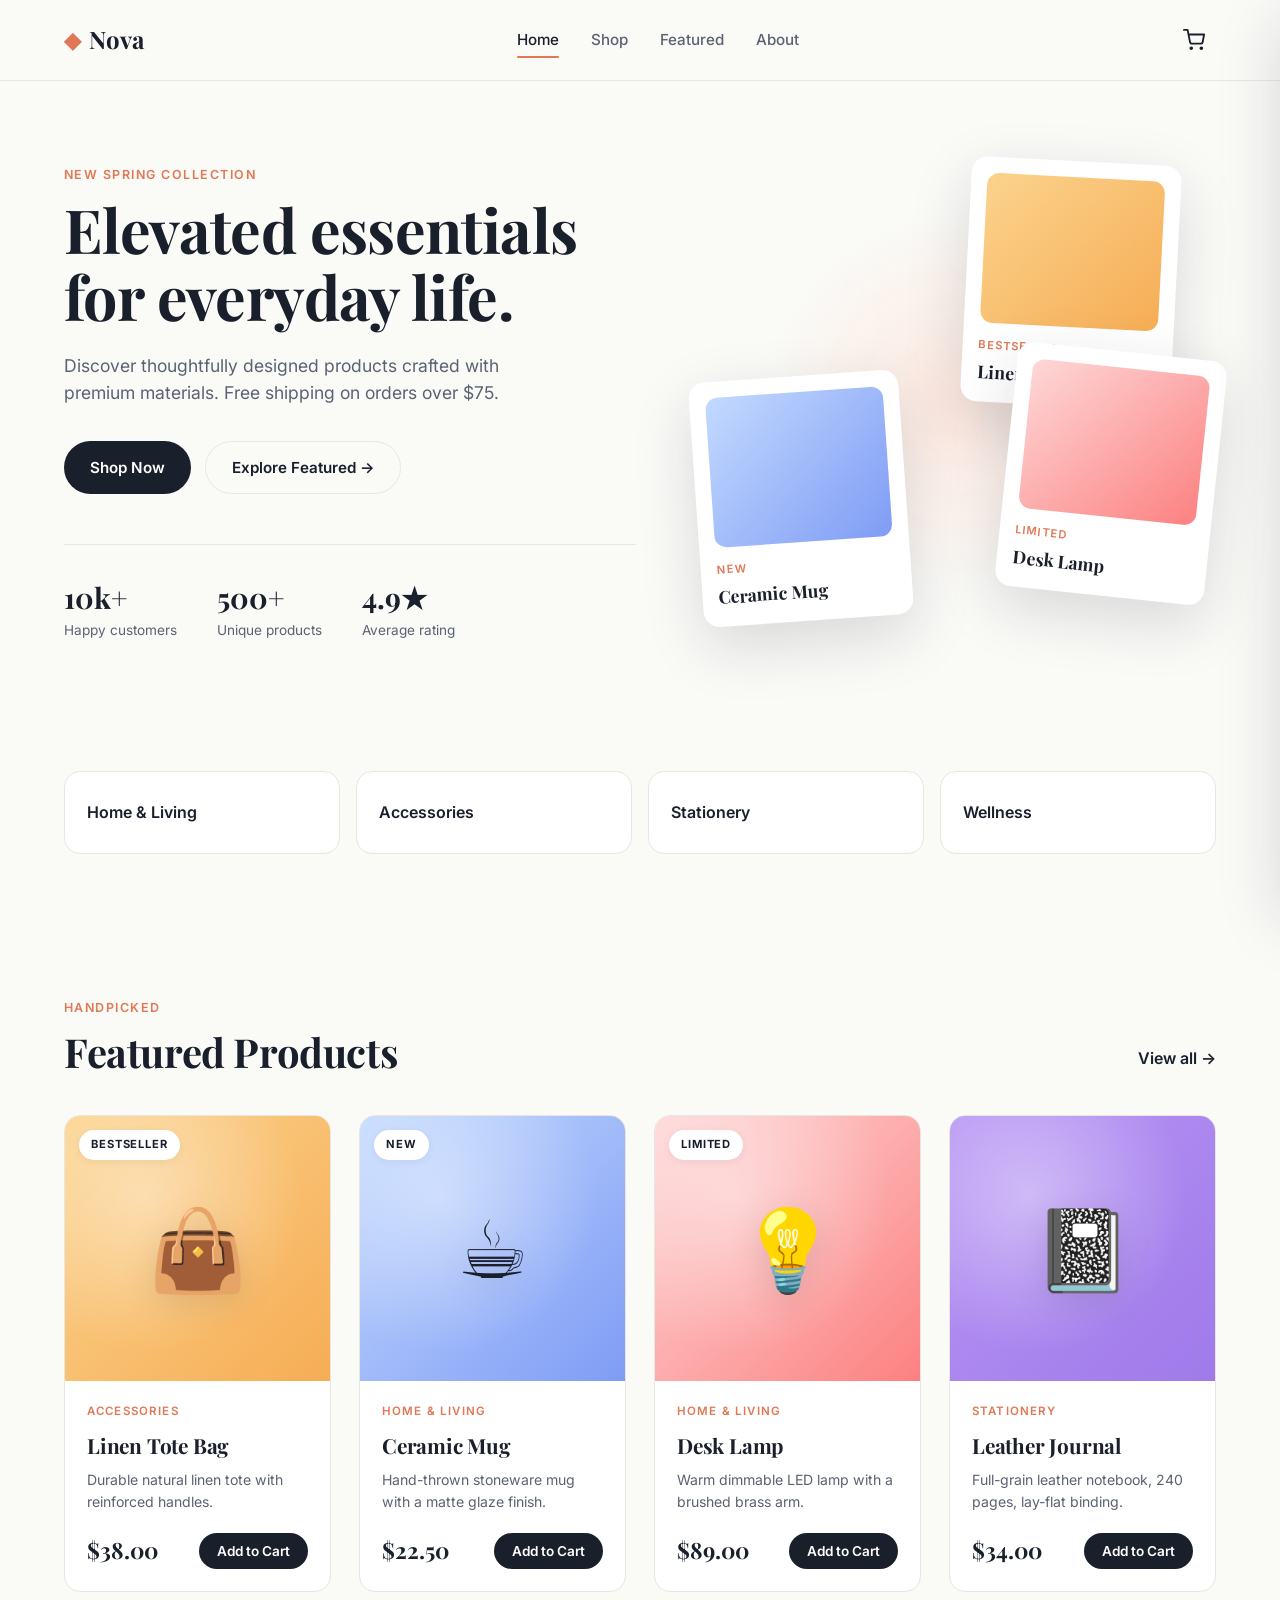
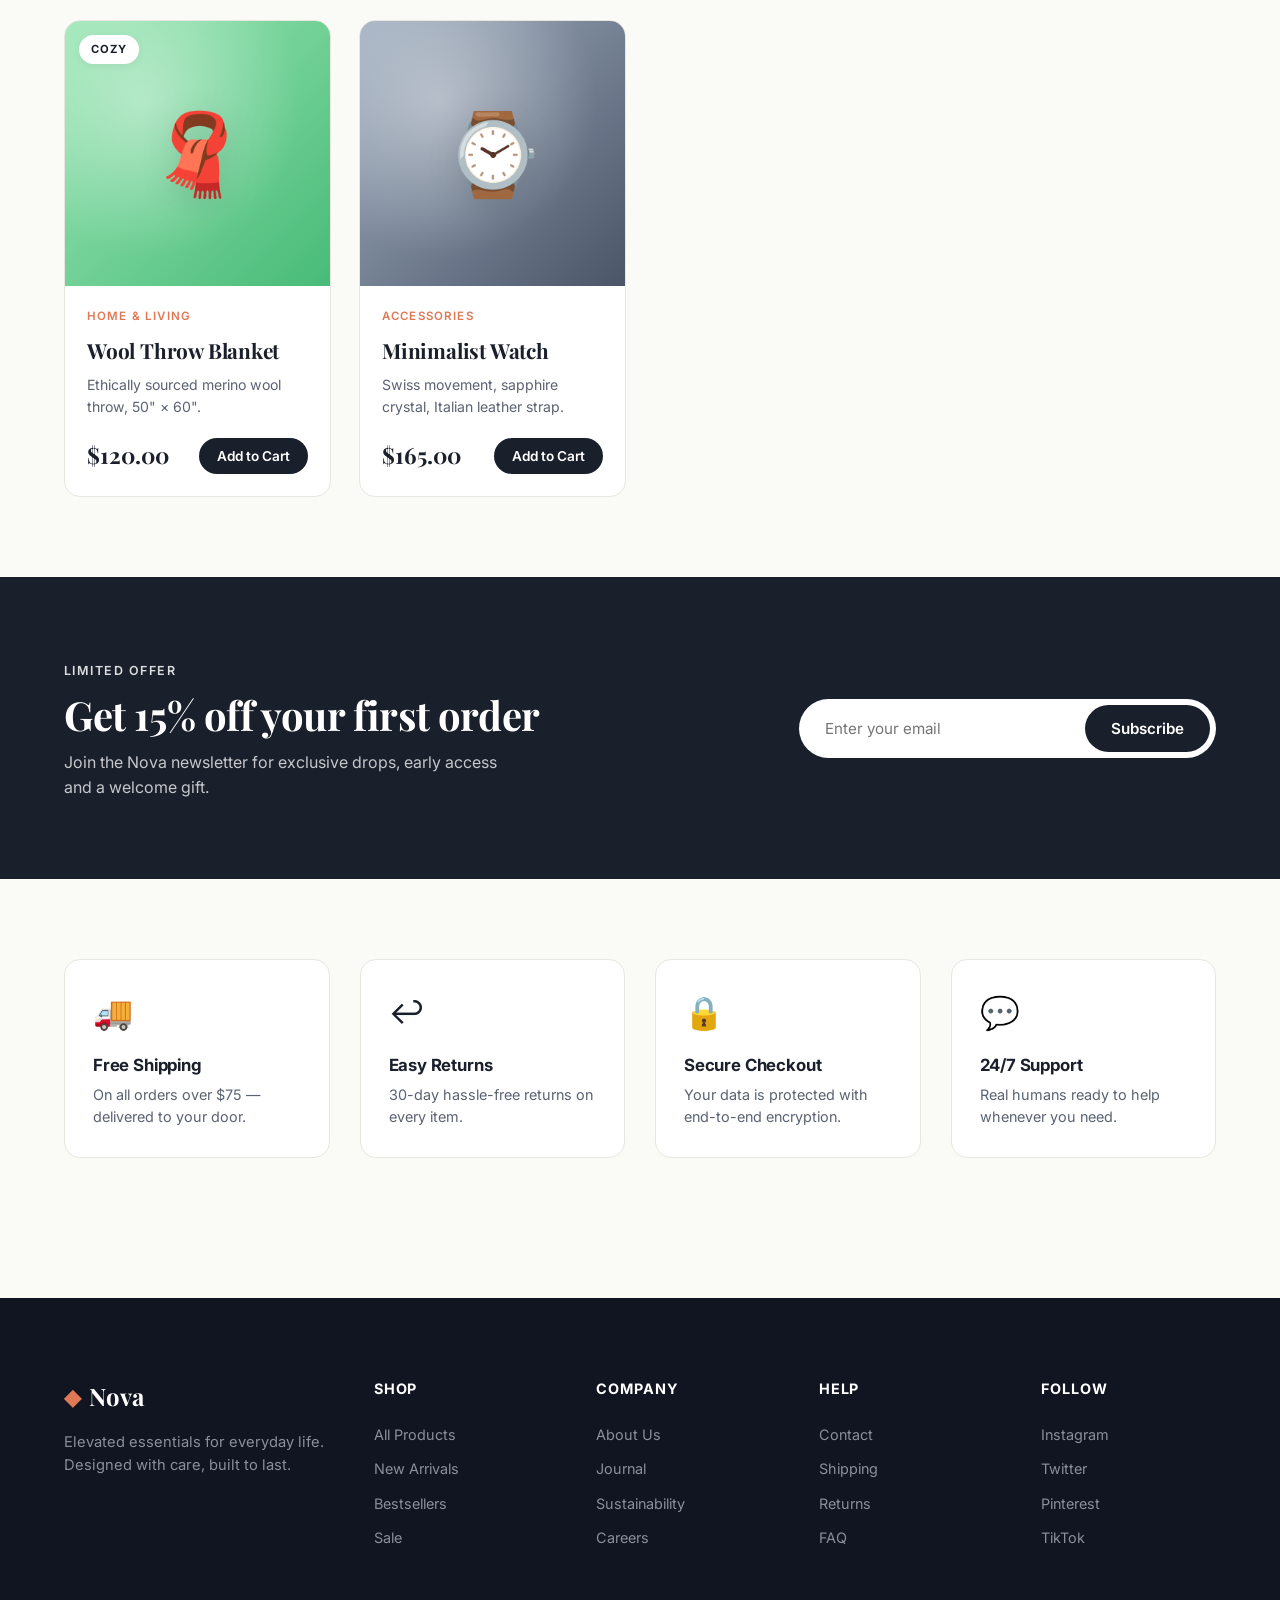
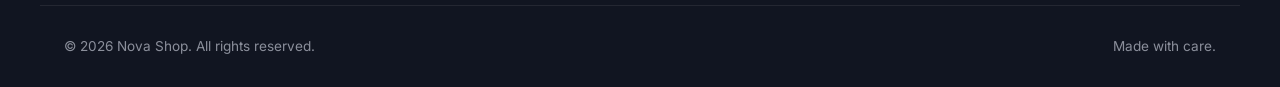
==== index.html @ bc7efca9 "Add modern e-commerce shop site (Nova) Vanilla HTML/CSS/JS shop with homepage (hero + featured produ" ====
<!DOCTYPE html>
<html lang="en">
<head>
  <meta charset="UTF-8" />
  <meta name="viewport" content="width=device-width, initial-scale=1.0" />
  <title>Nova — Modern Shop</title>
  <meta name="description" content="Nova is a modern online shop for elevated everyday essentials." />
  <link rel="stylesheet" href="css/style.css" />
  <link rel="preconnect" href="https://fonts.googleapis.com" />
  <link rel="preconnect" href="https://fonts.gstatic.com" crossorigin />
  <link href="https://fonts.googleapis.com/css2?family=Inter:wght@400;500;600;700;800&family=Playfair+Display:wght@600;700&display=swap" rel="stylesheet" />
</head>
<body>
  <!-- Navigation -->
  <header class="navbar">
    <div class="container nav-inner">
      <a href="index.html" class="logo">
        <span class="logo-mark">◆</span> Nova
      </a>
      <nav class="nav-links" id="navLinks">
        <a href="index.html" class="active">Home</a>
        <a href="shop.html">Shop</a>
        <a href="#featured">Featured</a>
        <a href="#about">About</a>
      </nav>
      <div class="nav-actions">
        <button class="icon-btn" id="cartToggle" aria-label="Open cart">
          <svg viewBox="0 0 24 24" width="22" height="22" fill="none" stroke="currentColor" stroke-width="2" stroke-linecap="round" stroke-linejoin="round">
            <circle cx="9" cy="21" r="1"></circle>
            <circle cx="20" cy="21" r="1"></circle>
            <path d="M1 1h4l2.7 13.4a2 2 0 0 0 2 1.6h9.7a2 2 0 0 0 2-1.6L23 6H6"></path>
          </svg>
          <span class="cart-count" id="cartCount">0</span>
        </button>
        <button class="icon-btn menu-btn" id="menuBtn" aria-label="Menu">
          <svg viewBox="0 0 24 24" width="22" height="22" fill="none" stroke="currentColor" stroke-width="2" stroke-linecap="round" stroke-linejoin="round">
            <line x1="3" y1="6" x2="21" y2="6"></line>
            <line x1="3" y1="12" x2="21" y2="12"></line>
            <line x1="3" y1="18" x2="21" y2="18"></line>
          </svg>
        </button>
      </div>
    </div>
  </header>

  <!-- Hero -->
  <section class="hero">
    <div class="container hero-inner">
      <div class="hero-copy">
        <span class="eyebrow">New Spring Collection</span>
        <h1>Elevated essentials<br/>for everyday life.</h1>
        <p>Discover thoughtfully designed products crafted with premium materials. Free shipping on orders over $75.</p>
        <div class="hero-cta">
          <a href="shop.html" class="btn btn-primary">Shop Now</a>
          <a href="#featured" class="btn btn-ghost">Explore Featured →</a>
        </div>
        <div class="hero-stats">
          <div><strong>10k+</strong><span>Happy customers</span></div>
          <div><strong>500+</strong><span>Unique products</span></div>
          <div><strong>4.9★</strong><span>Average rating</span></div>
        </div>
      </div>
      <div class="hero-art" aria-hidden="true">
        <div class="blob"></div>
        <div class="hero-card card-1">
          <div class="hc-img" style="background-image: linear-gradient(135deg,#fbd38d,#f6ad55);"></div>
          <div class="hc-text"><span>Bestseller</span><strong>Linen Tote</strong></div>
        </div>
        <div class="hero-card card-2">
          <div class="hc-img" style="background-image: linear-gradient(135deg,#c3dafe,#7f9cf5);"></div>
          <div class="hc-text"><span>New</span><strong>Ceramic Mug</strong></div>
        </div>
        <div class="hero-card card-3">
          <div class="hc-img" style="background-image: linear-gradient(135deg,#fed7d7,#fc8181);"></div>
          <div class="hc-text"><span>Limited</span><strong>Desk Lamp</strong></div>
        </div>
      </div>
    </div>
  </section>

  <!-- Categories strip -->
  <section class="categories">
    <div class="container cat-grid">
      <a class="cat" href="shop.html"><span>Home & Living</span></a>
      <a class="cat" href="shop.html"><span>Accessories</span></a>
      <a class="cat" href="shop.html"><span>Stationery</span></a>
      <a class="cat" href="shop.html"><span>Wellness</span></a>
    </div>
  </section>

  <!-- Featured products -->
  <section class="section" id="featured">
    <div class="container">
      <div class="section-head">
        <div>
          <span class="eyebrow">Handpicked</span>
          <h2>Featured Products</h2>
        </div>
        <a href="shop.html" class="link-arrow">View all →</a>
      </div>
      <div class="product-grid" id="featuredGrid"></div>
    </div>
  </section>

  <!-- Promo banner -->
  <section class="promo">
    <div class="container promo-inner">
      <div>
        <span class="eyebrow light">Limited Offer</span>
        <h2>Get 15% off your first order</h2>
        <p>Join the Nova newsletter for exclusive drops, early access and a welcome gift.</p>
      </div>
      <form class="newsletter" onsubmit="event.preventDefault(); this.querySelector('input').value=''; alert('Thanks for subscribing!');">
        <input type="email" placeholder="Enter your email" required />
        <button class="btn btn-primary" type="submit">Subscribe</button>
      </form>
    </div>
  </section>

  <!-- About -->
  <section class="section" id="about">
    <div class="container features">
      <div class="feature">
        <div class="feat-ico">🚚</div>
        <h3>Free Shipping</h3>
        <p>On all orders over $75 — delivered to your door.</p>
      </div>
      <div class="feature">
        <div class="feat-ico">↩️</div>
        <h3>Easy Returns</h3>
        <p>30-day hassle-free returns on every item.</p>
      </div>
      <div class="feature">
        <div class="feat-ico">🔒</div>
        <h3>Secure Checkout</h3>
        <p>Your data is protected with end-to-end encryption.</p>
      </div>
      <div class="feature">
        <div class="feat-ico">💬</div>
        <h3>24/7 Support</h3>
        <p>Real humans ready to help whenever you need.</p>
      </div>
    </div>
  </section>

  <!-- Footer -->
  <footer class="footer">
    <div class="container footer-inner">
      <div class="foot-brand">
        <a href="index.html" class="logo"><span class="logo-mark">◆</span> Nova</a>
        <p>Elevated essentials for everyday life. Designed with care, built to last.</p>
      </div>
      <div class="foot-col">
        <h4>Shop</h4>
        <a href="shop.html">All Products</a>
        <a href="shop.html">New Arrivals</a>
        <a href="shop.html">Bestsellers</a>
        <a href="shop.html">Sale</a>
      </div>
      <div class="foot-col">
        <h4>Company</h4>
        <a href="#about">About Us</a>
        <a href="#">Journal</a>
        <a href="#">Sustainability</a>
        <a href="#">Careers</a>
      </div>
      <div class="foot-col">
        <h4>Help</h4>
        <a href="#">Contact</a>
        <a href="#">Shipping</a>
        <a href="#">Returns</a>
        <a href="#">FAQ</a>
      </div>
      <div class="foot-col">
        <h4>Follow</h4>
        <a href="#">Instagram</a>
        <a href="#">Twitter</a>
        <a href="#">Pinterest</a>
        <a href="#">TikTok</a>
      </div>
    </div>
    <div class="container foot-bottom">
      <span>© 2026 Nova Shop. All rights reserved.</span>
      <span>Made with care.</span>
    </div>
  </footer>

  <!-- Cart drawer -->
  <div class="cart-backdrop" id="cartBackdrop"></div>
  <aside class="cart-drawer" id="cartDrawer" aria-label="Shopping cart">
    <div class="cart-head">
      <h3>Your Cart</h3>
      <button class="icon-btn" id="cartClose" aria-label="Close cart">
        <svg viewBox="0 0 24 24" width="22" height="22" fill="none" stroke="currentColor" stroke-width="2" stroke-linecap="round" stroke-linejoin="round">
          <line x1="18" y1="6" x2="6" y2="18"></line>
          <line x1="6" y1="6" x2="18" y2="18"></line>
        </svg>
      </button>
    </div>
    <div class="cart-body" id="cartBody"></div>
    <div class="cart-foot">
      <div class="cart-total">
        <span>Subtotal</span>
        <strong id="cartTotal">$0.00</strong>
      </div>
      <button class="btn btn-primary full" id="checkoutBtn">Checkout</button>
    </div>
  </aside>

  <!-- Toast -->
  <div class="toast" id="toast"></div>

  <script src="js/products.js"></script>
  <script src="js/app.js"></script>
</body>
</html>
---- css/style.css ----
/* ===== Reset & base ===== */
*, *::before, *::after { box-sizing: border-box; }
html { scroll-behavior: smooth; }
body {
  margin: 0;
  font-family: 'Inter', system-ui, -apple-system, 'Segoe UI', sans-serif;
  font-size: 16px;
  line-height: 1.55;
  color: var(--ink);
  background: var(--bg);
  -webkit-font-smoothing: antialiased;
}
img { max-width: 100%; display: block; }
a { color: inherit; text-decoration: none; }
button { font-family: inherit; cursor: pointer; border: none; background: none; color: inherit; }
h1, h2, h3, h4 { font-family: 'Playfair Display', serif; font-weight: 700; letter-spacing: -0.01em; margin: 0; }
h1 { font-size: clamp(2.2rem, 5vw, 3.8rem); line-height: 1.1; }
h2 { font-size: clamp(1.7rem, 3.5vw, 2.5rem); line-height: 1.15; }
h3 { font-size: 1.15rem; }
p { margin: 0; }

:root {
  --bg: #fafaf7;
  --bg-alt: #ffffff;
  --ink: #1a1f2c;
  --ink-2: #5b6272;
  --line: #e8e6df;
  --accent: #1a1f2c;
  --accent-2: #e07856;
  --accent-soft: #fde8df;
  --radius: 16px;
  --radius-sm: 10px;
  --shadow-sm: 0 2px 8px rgba(26, 31, 44, 0.06);
  --shadow-md: 0 10px 30px rgba(26, 31, 44, 0.08);
  --shadow-lg: 0 20px 60px rgba(26, 31, 44, 0.15);
  --container: 1200px;
}

.container {
  width: 100%;
  max-width: var(--container);
  margin: 0 auto;
  padding: 0 24px;
}

/* ===== Buttons ===== */
.btn {
  display: inline-flex;
  align-items: center;
  justify-content: center;
  gap: 8px;
  padding: 14px 26px;
  border-radius: 999px;
  font-weight: 600;
  font-size: 0.95rem;
  transition: transform .15s ease, background .2s ease, color .2s ease, box-shadow .2s ease;
  white-space: nowrap;
}
.btn.small { padding: 10px 18px; font-size: 0.85rem; }
.btn.full { width: 100%; }
.btn-primary {
  background: var(--accent);
  color: #fff;
}
.btn-primary:hover {
  background: var(--accent-2);
  transform: translateY(-2px);
  box-shadow: var(--shadow-md);
}
.btn-ghost {
  background: transparent;
  color: var(--ink);
  border: 1.5px solid var(--line);
}
.btn-ghost:hover {
  background: var(--ink);
  color: #fff;
  border-color: var(--ink);
}

.eyebrow {
  display: inline-block;
  font-size: 0.78rem;
  font-weight: 600;
  text-transform: uppercase;
  letter-spacing: 0.12em;
  color: var(--accent-2);
  margin-bottom: 12px;
}
.eyebrow.light { color: rgba(255,255,255,0.85); }

.link-arrow {
  font-weight: 600;
  color: var(--ink);
  border-bottom: 2px solid transparent;
  padding-bottom: 2px;
  transition: border-color .2s ease;
}
.link-arrow:hover { border-color: var(--accent-2); }

/* ===== Navigation ===== */
.navbar {
  position: sticky;
  top: 0;
  z-index: 100;
  background: rgba(250, 250, 247, 0.85);
  backdrop-filter: saturate(180%) blur(12px);
  border-bottom: 1px solid var(--line);
}
.nav-inner {
  display: flex;
  align-items: center;
  justify-content: space-between;
  padding: 18px 24px;
  gap: 24px;
}
.logo {
  font-family: 'Playfair Display', serif;
  font-size: 1.5rem;
  font-weight: 700;
  display: inline-flex;
  align-items: center;
  gap: 8px;
}
.logo-mark {
  color: var(--accent-2);
  font-size: 0.9em;
}
.nav-links {
  display: flex;
  gap: 32px;
  flex: 1;
  justify-content: center;
}
.nav-links a {
  font-weight: 500;
  font-size: 0.95rem;
  color: var(--ink-2);
  transition: color .2s ease;
  position: relative;
}
.nav-links a:hover, .nav-links a.active { color: var(--ink); }
.nav-links a.active::after {
  content: "";
  position: absolute;
  bottom: -6px; left: 0; right: 0;
  height: 2px;
  background: var(--accent-2);
  border-radius: 2px;
}
.nav-actions {
  display: flex;
  align-items: center;
  gap: 8px;
}
.icon-btn {
  position: relative;
  width: 44px;
  height: 44px;
  border-radius: 50%;
  display: inline-flex;
  align-items: center;
  justify-content: center;
  color: var(--ink);
  transition: background .2s ease, transform .2s ease;
}
.icon-btn:hover { background: var(--line); }
.icon-btn.bump { animation: bump .4s ease; }
@keyframes bump {
  0%, 100% { transform: scale(1); }
  50% { transform: scale(1.15); }
}
.cart-count {
  position: absolute;
  top: 2px;
  right: 2px;
  min-width: 18px;
  height: 18px;
  padding: 0 5px;
  border-radius: 999px;
  background: var(--accent-2);
  color: #fff;
  font-size: 0.7rem;
  font-weight: 700;
  display: none;
  align-items: center;
  justify-content: center;
}
.cart-count.visible { display: flex; }
.menu-btn { display: none; }

/* ===== Hero ===== */
.hero {
  padding: 60px 0 80px;
  overflow: hidden;
}
.hero-inner {
  display: grid;
  grid-template-columns: 1.1fr 1fr;
  gap: 60px;
  align-items: center;
}
.hero-copy p {
  color: var(--ink-2);
  font-size: 1.1rem;
  margin: 22px 0 34px;
  max-width: 500px;
}
.hero-cta {
  display: flex;
  gap: 14px;
  flex-wrap: wrap;
  margin-bottom: 50px;
}
.hero-stats {
  display: flex;
  gap: 40px;
  flex-wrap: wrap;
  padding-top: 30px;
  border-top: 1px solid var(--line);
}
.hero-stats > div {
  display: flex;
  flex-direction: column;
}
.hero-stats strong {
  font-family: 'Playfair Display', serif;
  font-size: 1.8rem;
  color: var(--ink);
}
.hero-stats span {
  font-size: 0.85rem;
  color: var(--ink-2);
}

.hero-art {
  position: relative;
  height: 520px;
}
.blob {
  position: absolute;
  inset: 0;
  background: radial-gradient(closest-side at 50% 50%, var(--accent-soft), transparent 70%);
  filter: blur(10px);
}
.hero-card {
  position: absolute;
  background: var(--bg-alt);
  border-radius: var(--radius);
  box-shadow: var(--shadow-lg);
  padding: 16px;
  width: 210px;
  transition: transform .3s ease;
}
.hero-card:hover { transform: translateY(-6px); }
.hc-img {
  height: 150px;
  border-radius: 12px;
  margin-bottom: 14px;
}
.hc-text span {
  display: block;
  font-size: 0.7rem;
  text-transform: uppercase;
  letter-spacing: 0.1em;
  color: var(--accent-2);
  font-weight: 600;
  margin-bottom: 4px;
}
.hc-text strong {
  font-family: 'Playfair Display', serif;
  font-size: 1.1rem;
}
.card-1 { top: 20px; right: 40px; transform: rotate(3deg); }
.card-2 { bottom: 40px; left: 0; transform: rotate(-4deg); }
.card-3 { top: 210px; right: 0; transform: rotate(6deg); z-index: 2; }

/* ===== Categories ===== */
.categories { padding: 30px 0 60px; }
.cat-grid {
  display: grid;
  grid-template-columns: repeat(4, 1fr);
  gap: 16px;
}
.cat {
  background: var(--bg-alt);
  border: 1px solid var(--line);
  border-radius: var(--radius);
  padding: 28px 22px;
  font-weight: 600;
  text-align: left;
  transition: transform .2s ease, border-color .2s ease, box-shadow .2s ease;
  position: relative;
  overflow: hidden;
}
.cat::after {
  content: "→";
  position: absolute;
  right: 22px;
  top: 50%;
  transform: translateY(-50%);
  color: var(--accent-2);
  font-size: 1.2rem;
  opacity: 0;
  transition: opacity .2s ease, right .2s ease;
}
.cat:hover {
  transform: translateY(-4px);
  border-color: var(--accent-2);
  box-shadow: var(--shadow-md);
}
.cat:hover::after { opacity: 1; right: 16px; }

/* ===== Sections ===== */
.section { padding: 80px 0; }
.section-head {
  display: flex;
  align-items: flex-end;
  justify-content: space-between;
  margin-bottom: 40px;
  gap: 20px;
  flex-wrap: wrap;
}

/* ===== Product grid ===== */
.product-grid {
  display: grid;
  grid-template-columns: repeat(auto-fill, minmax(260px, 1fr));
  gap: 28px;
}
.product-card {
  background: var(--bg-alt);
  border: 1px solid var(--line);
  border-radius: var(--radius);
  overflow: hidden;
  transition: transform .25s ease, box-shadow .25s ease, border-color .25s ease;
  display: flex;
  flex-direction: column;
}
.product-card:hover {
  transform: translateY(-6px);
  box-shadow: var(--shadow-lg);
  border-color: transparent;
}
.product-img {
  position: relative;
  aspect-ratio: 1 / 1;
  display: flex;
  align-items: center;
  justify-content: center;
  overflow: hidden;
}
.product-img::before {
  content: "";
  position: absolute;
  inset: 0;
  background: radial-gradient(circle at 30% 30%, rgba(255,255,255,0.4), transparent 60%);
}
.product-icon {
  font-size: 5rem;
  filter: drop-shadow(0 8px 16px rgba(0,0,0,0.1));
  transition: transform .3s ease;
}
.product-card:hover .product-icon { transform: scale(1.1) rotate(-4deg); }
.product-badge {
  position: absolute;
  top: 14px;
  left: 14px;
  background: var(--bg-alt);
  color: var(--ink);
  font-size: 0.7rem;
  font-weight: 700;
  text-transform: uppercase;
  letter-spacing: 0.08em;
  padding: 6px 12px;
  border-radius: 999px;
  box-shadow: var(--shadow-sm);
  z-index: 1;
}
.product-info {
  padding: 22px;
  display: flex;
  flex-direction: column;
  gap: 8px;
  flex: 1;
}
.product-cat {
  font-size: 0.72rem;
  text-transform: uppercase;
  letter-spacing: 0.1em;
  color: var(--accent-2);
  font-weight: 600;
}
.product-name {
  font-family: 'Playfair Display', serif;
  font-size: 1.3rem;
}
.product-desc {
  color: var(--ink-2);
  font-size: 0.88rem;
  flex: 1;
}
.product-foot {
  display: flex;
  align-items: center;
  justify-content: space-between;
  margin-top: 12px;
  gap: 12px;
}
.product-price {
  font-family: 'Playfair Display', serif;
  font-size: 1.4rem;
  font-weight: 700;
}

/* ===== Promo ===== */
.promo {
  background: var(--accent);
  color: #fff;
  padding: 80px 0;
}
.promo-inner {
  display: grid;
  grid-template-columns: 1fr 1fr;
  gap: 40px;
  align-items: center;
}
.promo h2 { color: #fff; margin-bottom: 12px; }
.promo p { color: rgba(255,255,255,0.75); max-width: 440px; }
.newsletter {
  display: flex;
  background: #fff;
  border-radius: 999px;
  padding: 6px;
  max-width: 460px;
  margin-left: auto;
}
.newsletter input {
  flex: 1;
  border: none;
  outline: none;
  padding: 0 20px;
  font-size: 0.95rem;
  font-family: inherit;
  background: transparent;
  color: var(--ink);
}

/* ===== Features ===== */
.features {
  display: grid;
  grid-template-columns: repeat(4, 1fr);
  gap: 30px;
}
.feature {
  text-align: left;
  padding: 28px;
  border-radius: var(--radius);
  background: var(--bg-alt);
  border: 1px solid var(--line);
  transition: transform .2s ease, box-shadow .2s ease;
}
.feature:hover { transform: translateY(-4px); box-shadow: var(--shadow-md); }
.feat-ico {
  font-size: 2rem;
  margin-bottom: 14px;
}
.feature h3 {
  font-family: 'Inter', sans-serif;
  font-size: 1.05rem;
  font-weight: 700;
  margin-bottom: 6px;
}
.feature p {
  color: var(--ink-2);
  font-size: 0.9rem;
}

/* ===== Page head ===== */
.page-head {
  padding: 70px 0 40px;
  text-align: center;
  background: linear-gradient(180deg, var(--accent-soft), transparent);
}
.page-head p {
  color: var(--ink-2);
  margin-top: 12px;
  font-size: 1.05rem;
}

/* ===== Shop toolbar ===== */
.shop-toolbar {
  display: flex;
  justify-content: space-between;
  align-items: center;
  gap: 20px;
  margin-bottom: 36px;
  flex-wrap: wrap;
}
.filters {
  display: flex;
  gap: 10px;
  flex-wrap: wrap;
}
.chip {
  padding: 10px 20px;
  border-radius: 999px;
  background: var(--bg-alt);
  border: 1.5px solid var(--line);
  font-weight: 500;
  font-size: 0.88rem;
  color: var(--ink-2);
  transition: all .2s ease;
}
.chip:hover { border-color: var(--ink); color: var(--ink); }
.chip.active {
  background: var(--ink);
  color: #fff;
  border-color: var(--ink);
}
.sort {
  padding: 12px 18px;
  border-radius: 999px;
  border: 1.5px solid var(--line);
  background: var(--bg-alt);
  font-family: inherit;
  font-size: 0.88rem;
  font-weight: 500;
  color: var(--ink);
  outline: none;
  cursor: pointer;
}
.empty {
  grid-column: 1 / -1;
  text-align: center;
  padding: 60px;
  color: var(--ink-2);
}

/* ===== Footer ===== */
.footer {
  background: #111521;
  color: #d8dae1;
  padding: 80px 0 30px;
  margin-top: 60px;
}
.footer-inner {
  display: grid;
  grid-template-columns: 1.5fr 1fr 1fr 1fr 1fr;
  gap: 48px;
  padding-bottom: 50px;
  border-bottom: 1px solid rgba(255,255,255,0.08);
}
.foot-brand .logo { color: #fff; margin-bottom: 16px; }
.foot-brand p { color: #8b8f9b; font-size: 0.92rem; max-width: 280px; }
.foot-col h4 {
  font-family: 'Inter', sans-serif;
  font-size: 0.9rem;
  font-weight: 700;
  color: #fff;
  margin-bottom: 18px;
  text-transform: uppercase;
  letter-spacing: 0.06em;
}
.foot-col a {
  display: block;
  color: #8b8f9b;
  font-size: 0.9rem;
  padding: 6px 0;
  transition: color .2s ease;
}
.foot-col a:hover { color: var(--accent-2); }
.foot-bottom {
  display: flex;
  justify-content: space-between;
  padding-top: 30px;
  color: #8b8f9b;
  font-size: 0.85rem;
  flex-wrap: wrap;
  gap: 10px;
}

/* ===== Cart drawer ===== */
.cart-backdrop {
  position: fixed;
  inset: 0;
  background: rgba(26,31,44,0.45);
  backdrop-filter: blur(4px);
  opacity: 0;
  pointer-events: none;
  transition: opacity .3s ease;
  z-index: 200;
}
.cart-backdrop.open { opacity: 1; pointer-events: auto; }
.cart-drawer {
  position: fixed;
  top: 0;
  right: 0;
  width: min(420px, 100%);
  height: 100vh;
  background: var(--bg-alt);
  box-shadow: var(--shadow-lg);
  z-index: 201;
  display: flex;
  flex-direction: column;
  transform: translateX(100%);
  transition: transform .35s cubic-bezier(.4,0,.2,1);
}
.cart-drawer.open { transform: translateX(0); }
.cart-head {
  display: flex;
  align-items: center;
  justify-content: space-between;
  padding: 22px 24px;
  border-bottom: 1px solid var(--line);
}
.cart-head h3 {
  font-family: 'Playfair Display', serif;
  font-size: 1.4rem;
}
.cart-body {
  flex: 1;
  overflow-y: auto;
  padding: 18px 24px;
}
.cart-empty {
  text-align: center;
  padding: 60px 20px;
  color: var(--ink-2);
}
.cart-empty-ico {
  font-size: 3rem;
  margin-bottom: 14px;
  opacity: 0.6;
}
.cart-empty p { margin-bottom: 20px; }
.cart-item {
  display: flex;
  gap: 14px;
  padding: 16px 0;
  border-bottom: 1px solid var(--line);
}
.cart-item:last-child { border-bottom: none; }
.ci-img {
  width: 76px;
  height: 76px;
  border-radius: 12px;
  flex-shrink: 0;
  display: flex;
  align-items: center;
  justify-content: center;
  font-size: 1.8rem;
}
.ci-info {
  flex: 1;
  display: flex;
  flex-direction: column;
  gap: 4px;
}
.ci-top {
  display: flex;
  justify-content: space-between;
  align-items: flex-start;
  gap: 8px;
}
.ci-top strong {
  font-family: 'Playfair Display', serif;
  font-size: 1.05rem;
  font-weight: 700;
}
.ci-remove {
  width: 24px;
  height: 24px;
  border-radius: 50%;
  color: var(--ink-2);
  font-size: 1.2rem;
  line-height: 1;
  transition: background .2s ease, color .2s ease;
}
.ci-remove:hover { background: var(--accent-soft); color: var(--accent-2); }
.ci-cat {
  font-size: 0.72rem;
  text-transform: uppercase;
  letter-spacing: 0.08em;
  color: var(--ink-2);
  font-weight: 600;
}
.ci-bot {
  display: flex;
  justify-content: space-between;
  align-items: center;
  margin-top: 8px;
}
.qty {
  display: flex;
  align-items: center;
  border: 1px solid var(--line);
  border-radius: 999px;
  overflow: hidden;
}
.qty button {
  width: 28px;
  height: 28px;
  font-size: 1rem;
  color: var(--ink);
  transition: background .2s ease;
}
.qty button:hover { background: var(--line); }
.qty span {
  padding: 0 10px;
  font-weight: 600;
  font-size: 0.9rem;
  min-width: 28px;
  text-align: center;
}
.cart-foot {
  padding: 22px 24px;
  border-top: 1px solid var(--line);
  background: var(--bg);
}
.cart-total {
  display: flex;
  justify-content: space-between;
  margin-bottom: 16px;
}
.cart-total span { color: var(--ink-2); }
.cart-total strong {
  font-family: 'Playfair Display', serif;
  font-size: 1.4rem;
}

/* ===== Toast ===== */
.toast {
  position: fixed;
  bottom: 30px;
  left: 50%;
  transform: translateX(-50%) translateY(20px);
  background: var(--ink);
  color: #fff;
  padding: 14px 22px;
  border-radius: 999px;
  font-size: 0.9rem;
  font-weight: 500;
  box-shadow: var(--shadow-lg);
  opacity: 0;
  pointer-events: none;
  transition: opacity .3s ease, transform .3s ease;
  z-index: 300;
}
.toast.show {
  opacity: 1;
  transform: translateX(-50%) translateY(0);
}

/* ===== Responsive ===== */
@media (max-width: 980px) {
  .hero-inner { grid-template-columns: 1fr; gap: 40px; }
  .hero-art { height: 420px; max-width: 500px; margin: 0 auto; width: 100%; }
  .promo-inner { grid-template-columns: 1fr; }
  .newsletter { margin-left: 0; }
  .features { grid-template-columns: repeat(2, 1fr); }
  .footer-inner { grid-template-columns: 1fr 1fr 1fr; }
  .foot-brand { grid-column: 1 / -1; }
  .cat-grid { grid-template-columns: repeat(2, 1fr); }
}

@media (max-width: 720px) {
  .menu-btn { display: inline-flex; }
  .nav-links {
    position: absolute;
    top: 100%;
    left: 0;
    right: 0;
    background: var(--bg-alt);
    flex-direction: column;
    align-items: flex-start;
    padding: 20px 24px;
    gap: 14px;
    border-bottom: 1px solid var(--line);
    box-shadow: var(--shadow-md);
    display: none;
  }
  .nav-links.open { display: flex; }
  .nav-links a.active::after { display: none; }
  .hero { padding: 40px 0 60px; }
  .hero-stats { gap: 24px; }
  .hero-stats strong { font-size: 1.4rem; }
  .section { padding: 60px 0; }
  .section-head { flex-direction: column; align-items: flex-start; }
  .product-grid { grid-template-columns: repeat(2, 1fr); gap: 16px; }
  .product-info { padding: 16px; }
  .product-name { font-size: 1.1rem; }
  .product-desc { display: none; }
  .product-price { font-size: 1.15rem; }
  .features { grid-template-columns: 1fr; }
  .footer-inner { grid-template-columns: 1fr 1fr; gap: 30px; }
  .shop-toolbar { flex-direction: column; align-items: stretch; }
  .sort { width: 100%; }
  .page-head { padding: 50px 0 30px; }
  .hero-art { height: 360px; }
  .hero-card { width: 170px; }
  .hc-img { height: 120px; }
}

@media (max-width: 440px) {
  .product-grid { grid-template-columns: 1fr; }
  .footer-inner { grid-template-columns: 1fr; }
  .cat-grid { grid-template-columns: 1fr; }
  .btn { padding: 12px 22px; }
}
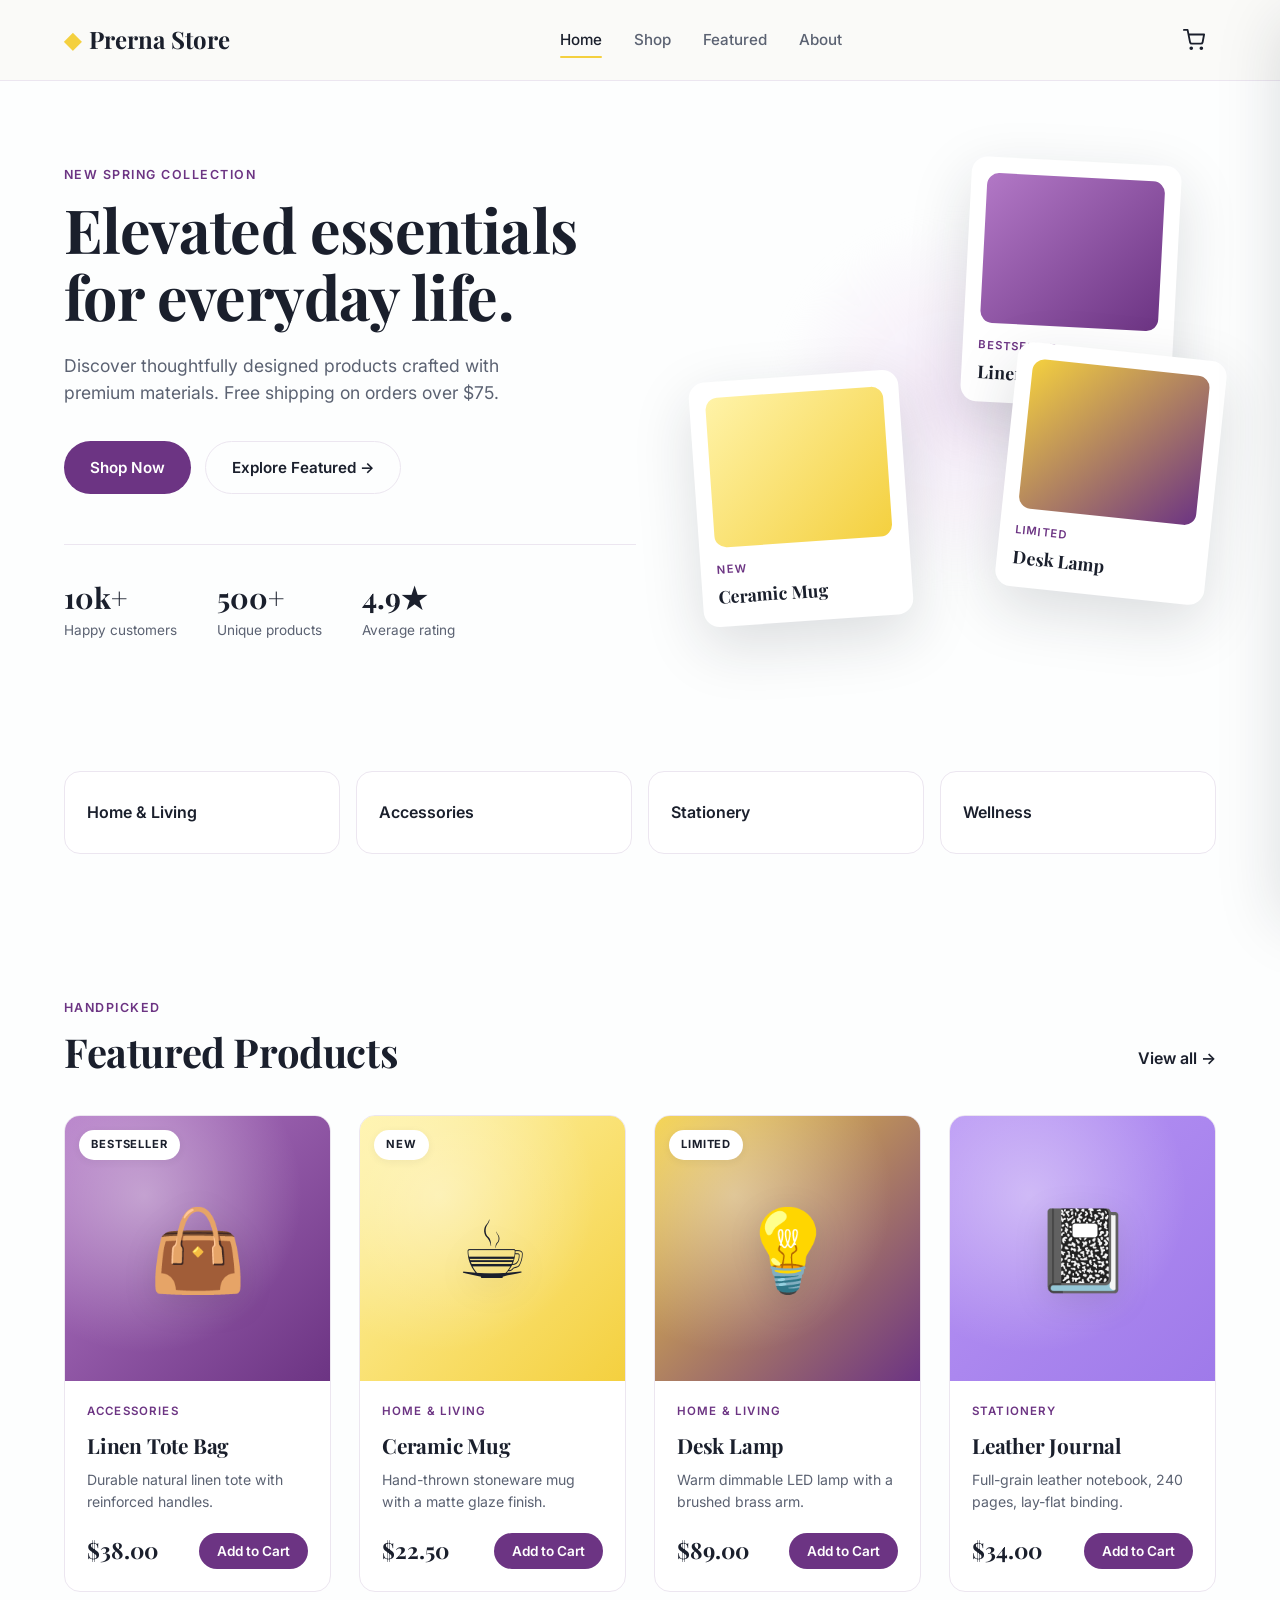
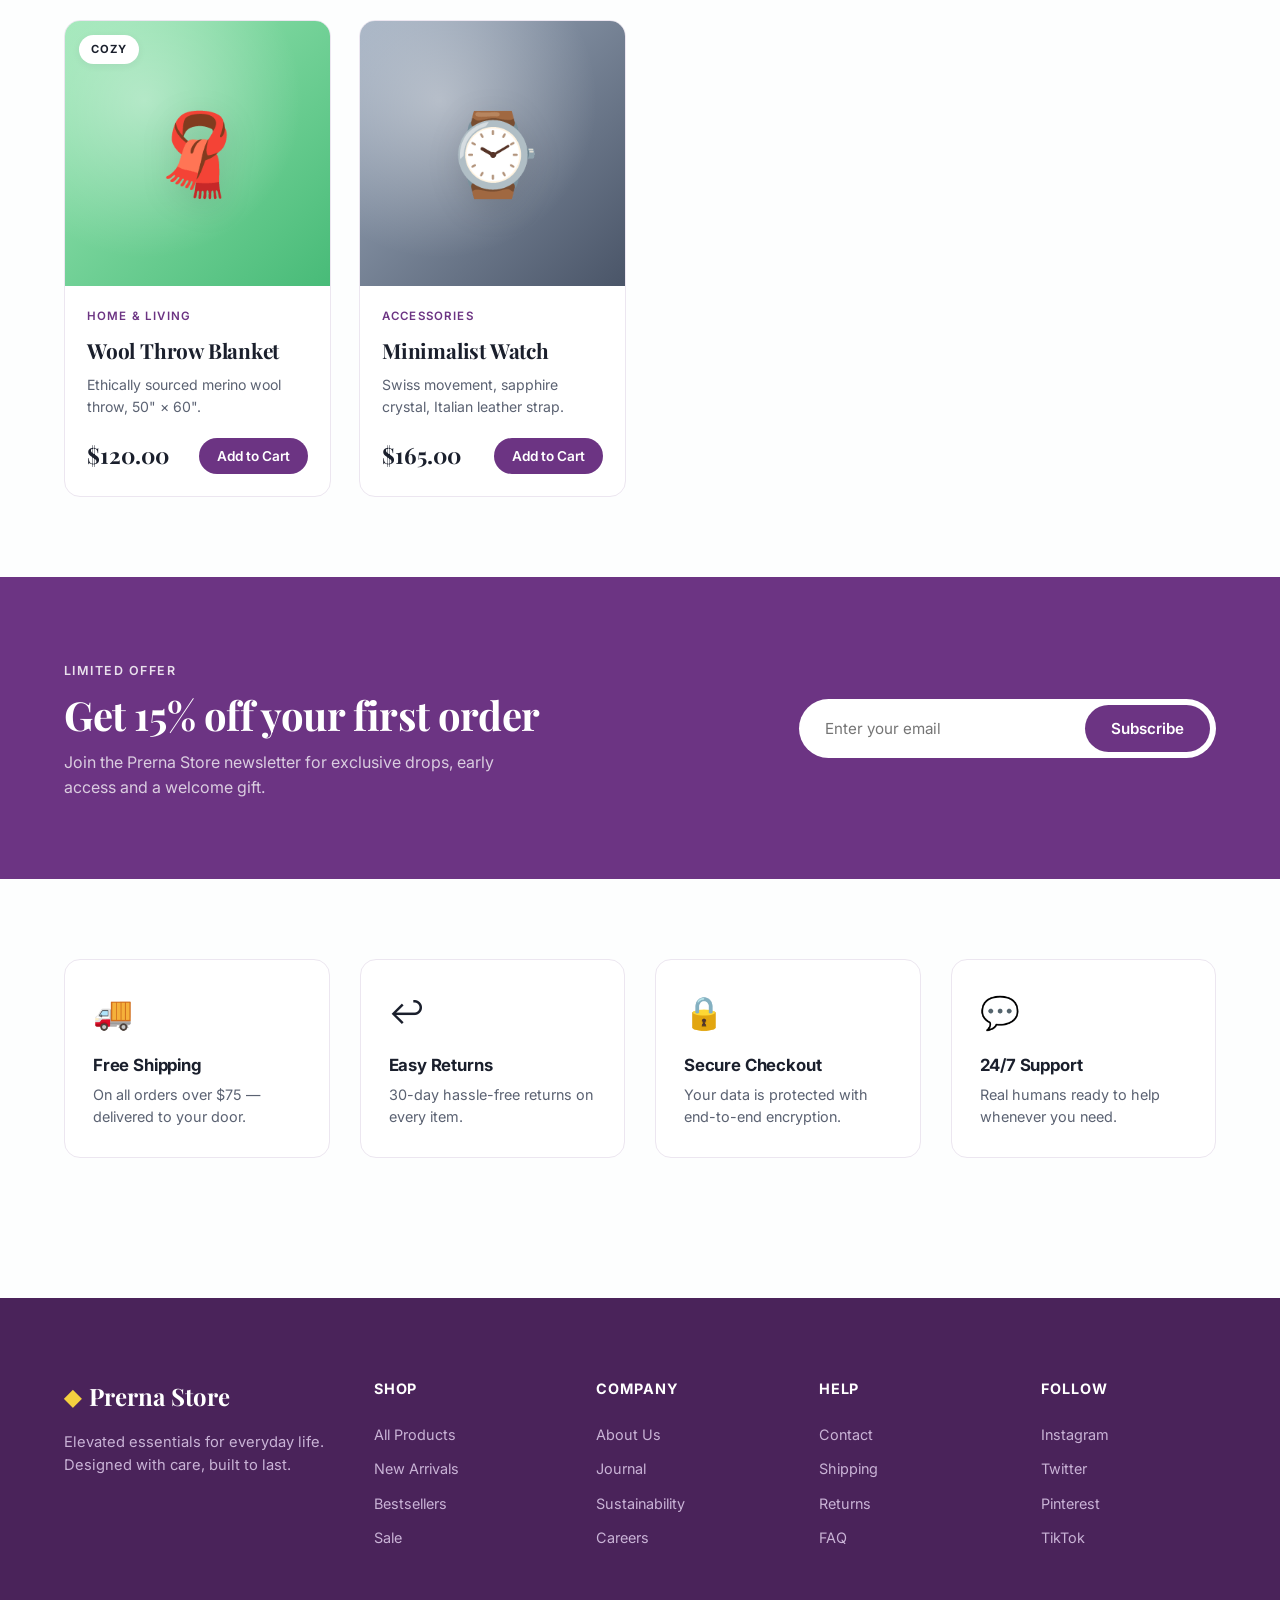
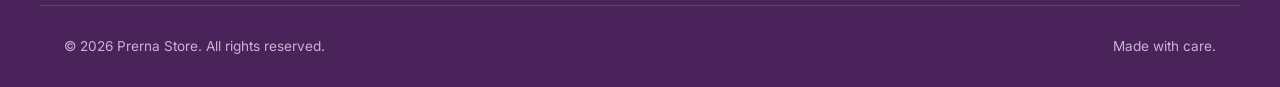
==== commit a4713af5: "Rebrand to Prerna Store with purple & gold color scheme Rename site from Nova to Prerna Store across" ====
--- a/index.html
+++ b/index.html
@@ -3,8 +3,8 @@
 <head>
   <meta charset="UTF-8" />
   <meta name="viewport" content="width=device-width, initial-scale=1.0" />
-  <title>Nova — Modern Shop</title>
-  <meta name="description" content="Nova is a modern online shop for elevated everyday essentials." />
+  <title>Prerna Store — Modern Shop</title>
+  <meta name="description" content="Prerna Store is a modern online shop for elevated everyday essentials." />
   <link rel="stylesheet" href="css/style.css" />
   <link rel="preconnect" href="https://fonts.googleapis.com" />
   <link rel="preconnect" href="https://fonts.gstatic.com" crossorigin />
@@ -15,7 +15,7 @@
   <header class="navbar">
     <div class="container nav-inner">
       <a href="index.html" class="logo">
-        <span class="logo-mark">◆</span> Nova
+        <span class="logo-mark">◆</span> Prerna Store
       </a>
       <nav class="nav-links" id="navLinks">
         <a href="index.html" class="active">Home</a>
@@ -63,15 +63,15 @@
       <div class="hero-art" aria-hidden="true">
         <div class="blob"></div>
         <div class="hero-card card-1">
-          <div class="hc-img" style="background-image: linear-gradient(135deg,#fbd38d,#f6ad55);"></div>
+          <div class="hc-img" style="background-image: linear-gradient(135deg,#b278c6,#6C3483);"></div>
           <div class="hc-text"><span>Bestseller</span><strong>Linen Tote</strong></div>
         </div>
         <div class="hero-card card-2">
-          <div class="hc-img" style="background-image: linear-gradient(135deg,#c3dafe,#7f9cf5);"></div>
+          <div class="hc-img" style="background-image: linear-gradient(135deg,#fff3a8,#F4D03F);"></div>
           <div class="hc-text"><span>New</span><strong>Ceramic Mug</strong></div>
         </div>
         <div class="hero-card card-3">
-          <div class="hc-img" style="background-image: linear-gradient(135deg,#fed7d7,#fc8181);"></div>
+          <div class="hc-img" style="background-image: linear-gradient(135deg,#F4D03F,#6C3483);"></div>
           <div class="hc-text"><span>Limited</span><strong>Desk Lamp</strong></div>
         </div>
       </div>
@@ -108,7 +108,7 @@
       <div>
         <span class="eyebrow light">Limited Offer</span>
         <h2>Get 15% off your first order</h2>
-        <p>Join the Nova newsletter for exclusive drops, early access and a welcome gift.</p>
+        <p>Join the Prerna Store newsletter for exclusive drops, early access and a welcome gift.</p>
       </div>
       <form class="newsletter" onsubmit="event.preventDefault(); this.querySelector('input').value=''; alert('Thanks for subscribing!');">
         <input type="email" placeholder="Enter your email" required />
@@ -147,7 +147,7 @@
   <footer class="footer">
     <div class="container footer-inner">
       <div class="foot-brand">
-        <a href="index.html" class="logo"><span class="logo-mark">◆</span> Nova</a>
+        <a href="index.html" class="logo"><span class="logo-mark">◆</span> Prerna Store</a>
         <p>Elevated essentials for everyday life. Designed with care, built to last.</p>
       </div>
       <div class="foot-col">
@@ -180,7 +180,7 @@
       </div>
     </div>
     <div class="container foot-bottom">
-      <span>© 2026 Nova Shop. All rights reserved.</span>
+      <span>© 2026 Prerna Store. All rights reserved.</span>
       <span>Made with care.</span>
     </div>
   </footer>
--- a/css/style.css
+++ b/css/style.css
@@ -20,14 +20,14 @@
 p { margin: 0; }
 
 :root {
-  --bg: #fafaf7;
+  --bg: #FDFEFE;
   --bg-alt: #ffffff;
   --ink: #1a1f2c;
   --ink-2: #5b6272;
-  --line: #e8e6df;
-  --accent: #1a1f2c;
-  --accent-2: #e07856;
-  --accent-soft: #fde8df;
+  --line: #ece6f0;
+  --accent: #6C3483;
+  --accent-2: #F4D03F;
+  --accent-soft: #f3e8f7;
   --radius: 16px;
   --radius-sm: 10px;
   --shadow-sm: 0 2px 8px rgba(26, 31, 44, 0.06);
@@ -64,6 +64,7 @@
 }
 .btn-primary:hover {
   background: var(--accent-2);
+  color: var(--ink);
   transform: translateY(-2px);
   box-shadow: var(--shadow-md);
 }
@@ -84,7 +85,7 @@
   font-weight: 600;
   text-transform: uppercase;
   letter-spacing: 0.12em;
-  color: var(--accent-2);
+  color: var(--accent);
   margin-bottom: 12px;
 }
 .eyebrow.light { color: rgba(255,255,255,0.85); }
@@ -96,7 +97,7 @@
   padding-bottom: 2px;
   transition: border-color .2s ease;
 }
-.link-arrow:hover { border-color: var(--accent-2); }
+.link-arrow:hover { border-color: var(--accent); }
 
 /* ===== Navigation ===== */
 .navbar {
@@ -179,7 +180,7 @@
   padding: 0 5px;
   border-radius: 999px;
   background: var(--accent-2);
-  color: #fff;
+  color: var(--ink);
   font-size: 0.7rem;
   font-weight: 700;
   display: none;
@@ -263,7 +264,7 @@
   font-size: 0.7rem;
   text-transform: uppercase;
   letter-spacing: 0.1em;
-  color: var(--accent-2);
+  color: var(--accent);
   font-weight: 600;
   margin-bottom: 4px;
 }
@@ -299,14 +300,14 @@
   right: 22px;
   top: 50%;
   transform: translateY(-50%);
-  color: var(--accent-2);
+  color: var(--accent);
   font-size: 1.2rem;
   opacity: 0;
   transition: opacity .2s ease, right .2s ease;
 }
 .cat:hover {
   transform: translateY(-4px);
-  border-color: var(--accent-2);
+  border-color: var(--accent);
   box-shadow: var(--shadow-md);
 }
 .cat:hover::after { opacity: 1; right: 16px; }
@@ -388,7 +389,7 @@
   font-size: 0.72rem;
   text-transform: uppercase;
   letter-spacing: 0.1em;
-  color: var(--accent-2);
+  color: var(--accent);
   font-weight: 600;
 }
 .product-name {
@@ -539,8 +540,8 @@
 
 /* ===== Footer ===== */
 .footer {
-  background: #111521;
-  color: #d8dae1;
+  background: #4A235A;
+  color: #e8d8ef;
   padding: 80px 0 30px;
   margin-top: 60px;
 }
@@ -549,10 +550,10 @@
   grid-template-columns: 1.5fr 1fr 1fr 1fr 1fr;
   gap: 48px;
   padding-bottom: 50px;
-  border-bottom: 1px solid rgba(255,255,255,0.08);
+  border-bottom: 1px solid rgba(255,255,255,0.12);
 }
 .foot-brand .logo { color: #fff; margin-bottom: 16px; }
-.foot-brand p { color: #8b8f9b; font-size: 0.92rem; max-width: 280px; }
+.foot-brand p { color: #c9b3d6; font-size: 0.92rem; max-width: 280px; }
 .foot-col h4 {
   font-family: 'Inter', sans-serif;
   font-size: 0.9rem;
@@ -564,7 +565,7 @@
 }
 .foot-col a {
   display: block;
-  color: #8b8f9b;
+  color: #c9b3d6;
   font-size: 0.9rem;
   padding: 6px 0;
   transition: color .2s ease;
@@ -574,7 +575,7 @@
   display: flex;
   justify-content: space-between;
   padding-top: 30px;
-  color: #8b8f9b;
+  color: #c9b3d6;
   font-size: 0.85rem;
   flex-wrap: wrap;
   gap: 10px;
@@ -677,7 +678,7 @@
   line-height: 1;
   transition: background .2s ease, color .2s ease;
 }
-.ci-remove:hover { background: var(--accent-soft); color: var(--accent-2); }
+.ci-remove:hover { background: var(--accent-soft); color: var(--accent); }
 .ci-cat {
   font-size: 0.72rem;
   text-transform: uppercase;
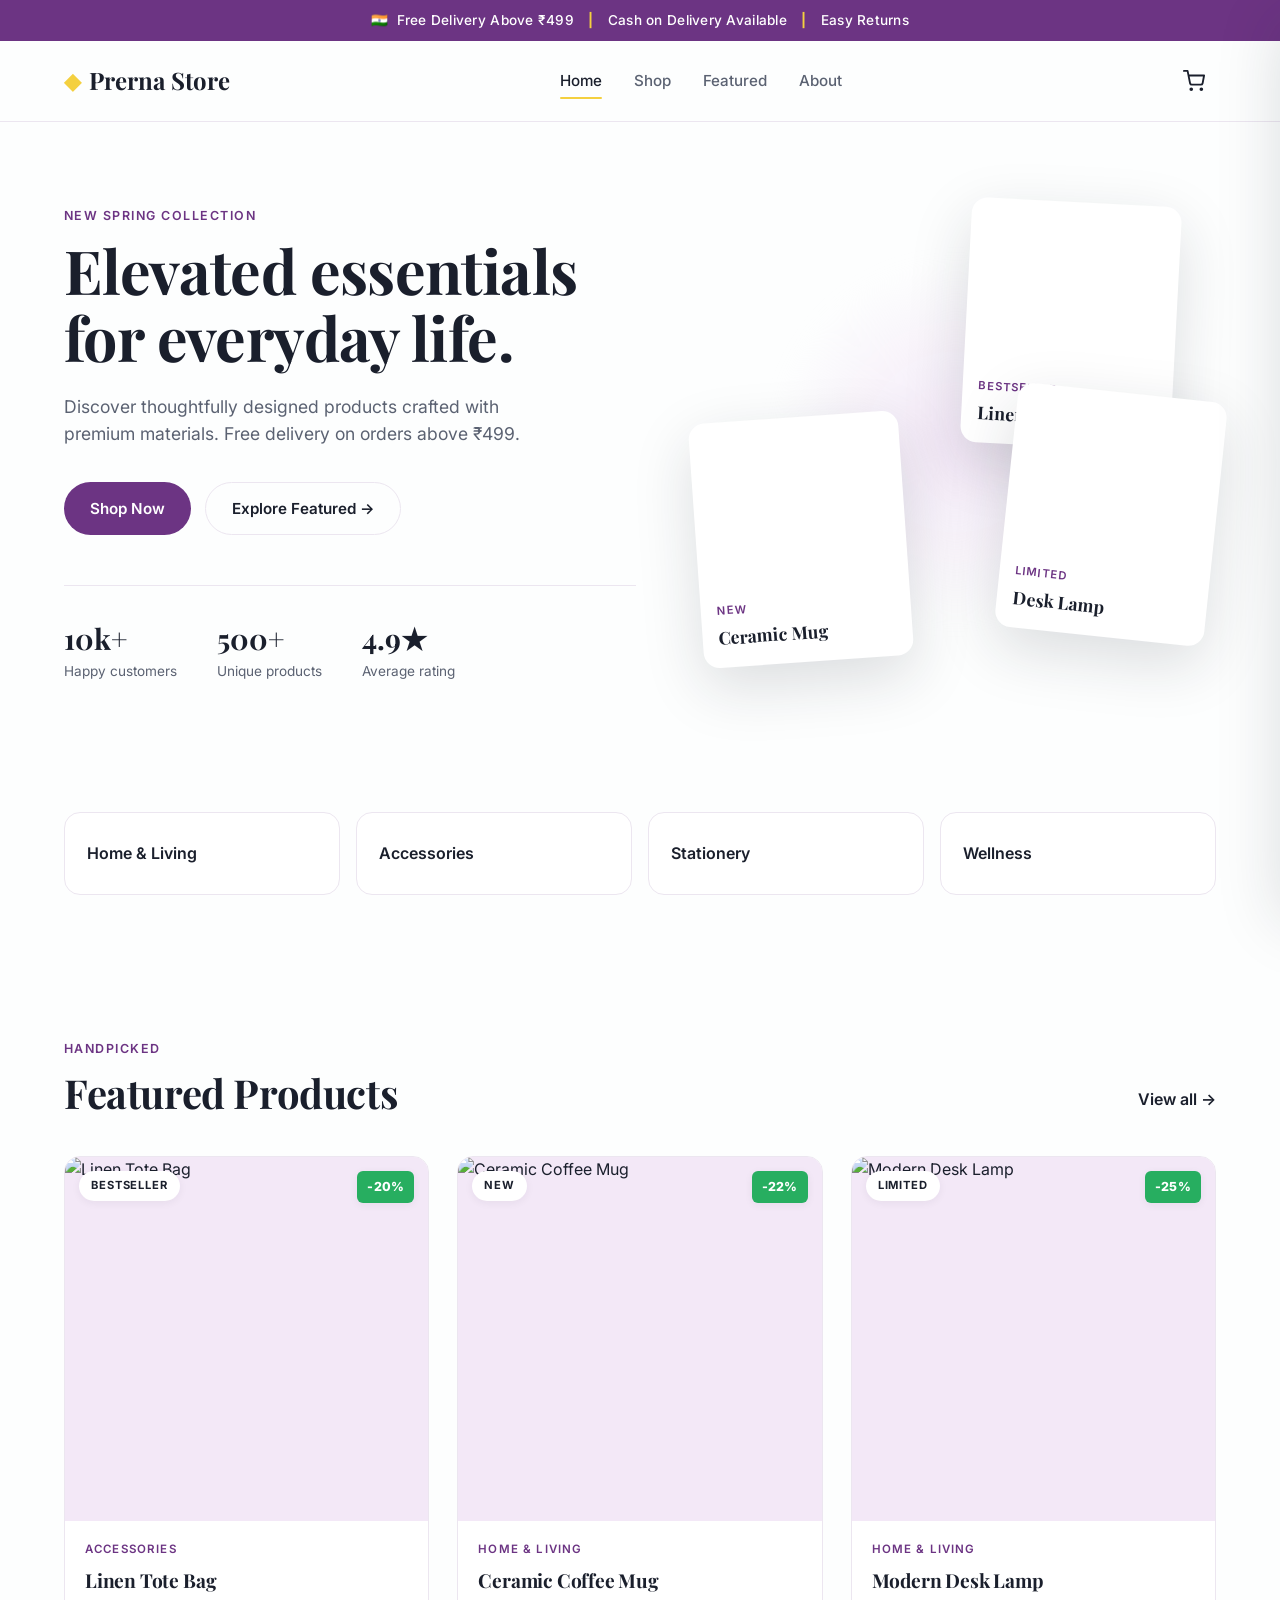
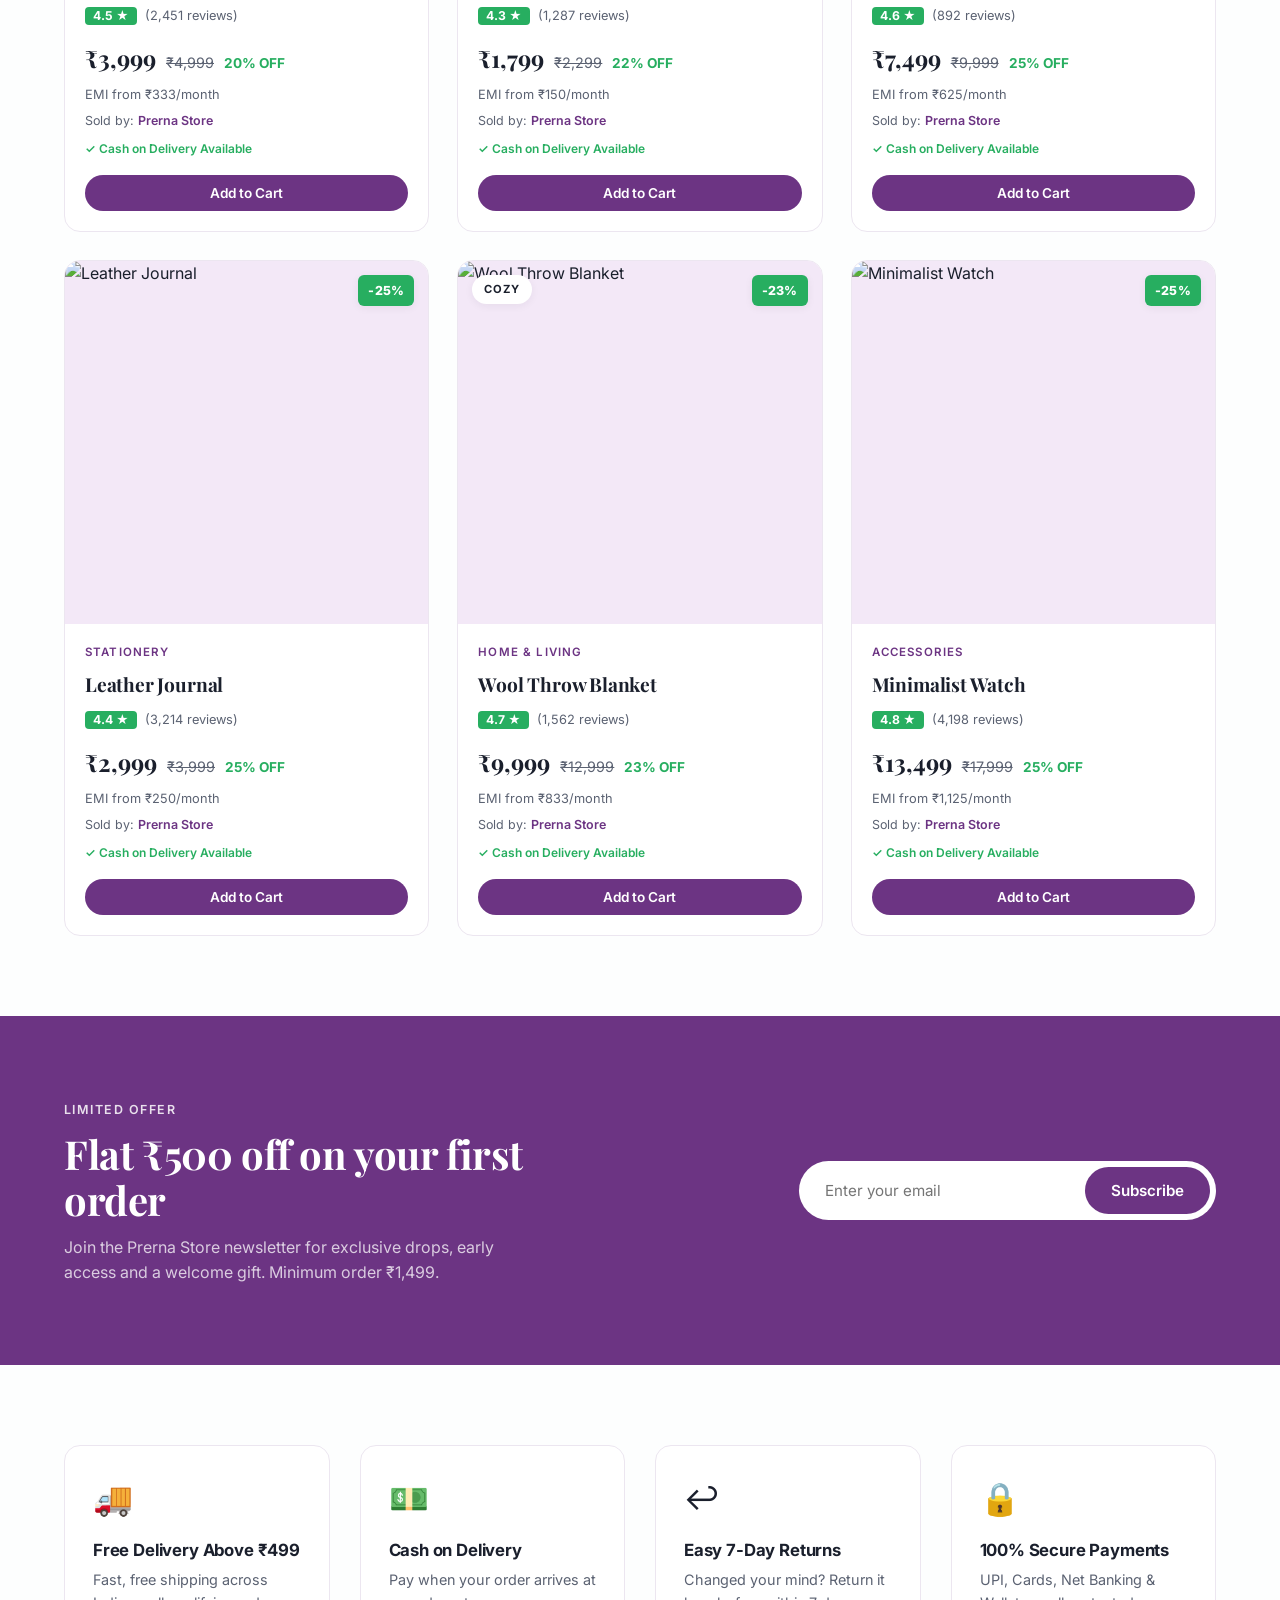
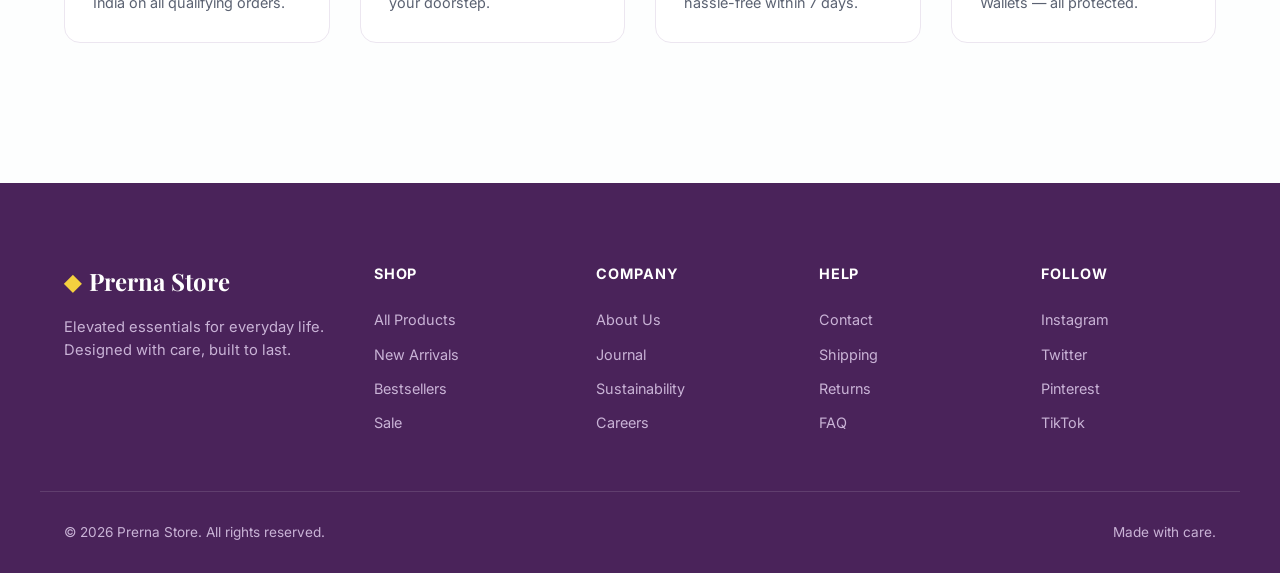
==== commit c9b2f339: "Convert shop to Indian e-commerce style with INR pricing - Replace gradient/emoji product visuals wi" ====
--- a/index.html
+++ b/index.html
@@ -11,6 +11,15 @@
   <link href="https://fonts.googleapis.com/css2?family=Inter:wght@400;500;600;700;800&family=Playfair+Display:wght@600;700&display=swap" rel="stylesheet" />
 </head>
 <body>
+  <!-- Announcement bar -->
+  <div class="announcement-bar">
+    <div class="container">
+      <span class="flag">🇮🇳</span> Free Delivery Above ₹499
+      <span class="sep">|</span> Cash on Delivery Available
+      <span class="sep">|</span> Easy Returns
+    </div>
+  </div>
+
   <!-- Navigation -->
   <header class="navbar">
     <div class="container nav-inner">
@@ -49,7 +58,7 @@
       <div class="hero-copy">
         <span class="eyebrow">New Spring Collection</span>
         <h1>Elevated essentials<br/>for everyday life.</h1>
-        <p>Discover thoughtfully designed products crafted with premium materials. Free shipping on orders over $75.</p>
+        <p>Discover thoughtfully designed products crafted with premium materials. Free delivery on orders above ₹499.</p>
         <div class="hero-cta">
           <a href="shop.html" class="btn btn-primary">Shop Now</a>
           <a href="#featured" class="btn btn-ghost">Explore Featured →</a>
@@ -63,15 +72,15 @@
       <div class="hero-art" aria-hidden="true">
         <div class="blob"></div>
         <div class="hero-card card-1">
-          <div class="hc-img" style="background-image: linear-gradient(135deg,#b278c6,#6C3483);"></div>
+          <div class="hc-img" style="background-image: url('https://source.unsplash.com/400x400/?tote,bag'); background-size: cover; background-position: center;"></div>
           <div class="hc-text"><span>Bestseller</span><strong>Linen Tote</strong></div>
         </div>
         <div class="hero-card card-2">
-          <div class="hc-img" style="background-image: linear-gradient(135deg,#fff3a8,#F4D03F);"></div>
+          <div class="hc-img" style="background-image: url('https://source.unsplash.com/400x400/?ceramic-mug,coffee'); background-size: cover; background-position: center;"></div>
           <div class="hc-text"><span>New</span><strong>Ceramic Mug</strong></div>
         </div>
         <div class="hero-card card-3">
-          <div class="hc-img" style="background-image: linear-gradient(135deg,#F4D03F,#6C3483);"></div>
+          <div class="hc-img" style="background-image: url('https://source.unsplash.com/400x400/?desk-lamp,lamp'); background-size: cover; background-position: center;"></div>
           <div class="hc-text"><span>Limited</span><strong>Desk Lamp</strong></div>
         </div>
       </div>
@@ -107,8 +116,8 @@
     <div class="container promo-inner">
       <div>
         <span class="eyebrow light">Limited Offer</span>
-        <h2>Get 15% off your first order</h2>
-        <p>Join the Prerna Store newsletter for exclusive drops, early access and a welcome gift.</p>
+        <h2>Flat ₹500 off on your first order</h2>
+        <p>Join the Prerna Store newsletter for exclusive drops, early access and a welcome gift. Minimum order ₹1,499.</p>
       </div>
       <form class="newsletter" onsubmit="event.preventDefault(); this.querySelector('input').value=''; alert('Thanks for subscribing!');">
         <input type="email" placeholder="Enter your email" required />
@@ -122,23 +131,23 @@
     <div class="container features">
       <div class="feature">
         <div class="feat-ico">🚚</div>
-        <h3>Free Shipping</h3>
-        <p>On all orders over $75 — delivered to your door.</p>
+        <h3>Free Delivery Above ₹499</h3>
+        <p>Fast, free shipping across India on all qualifying orders.</p>
+      </div>
+      <div class="feature">
+        <div class="feat-ico">💵</div>
+        <h3>Cash on Delivery</h3>
+        <p>Pay when your order arrives at your doorstep.</p>
       </div>
       <div class="feature">
         <div class="feat-ico">↩️</div>
-        <h3>Easy Returns</h3>
-        <p>30-day hassle-free returns on every item.</p>
+        <h3>Easy 7-Day Returns</h3>
+        <p>Changed your mind? Return it hassle-free within 7 days.</p>
       </div>
       <div class="feature">
         <div class="feat-ico">🔒</div>
-        <h3>Secure Checkout</h3>
-        <p>Your data is protected with end-to-end encryption.</p>
-      </div>
-      <div class="feature">
-        <div class="feat-ico">💬</div>
-        <h3>24/7 Support</h3>
-        <p>Real humans ready to help whenever you need.</p>
+        <h3>100% Secure Payments</h3>
+        <p>UPI, Cards, Net Banking & Wallets — all protected.</p>
       </div>
     </div>
   </section>
@@ -201,7 +210,7 @@
     <div class="cart-foot">
       <div class="cart-total">
         <span>Subtotal</span>
-        <strong id="cartTotal">$0.00</strong>
+        <strong id="cartTotal">₹0</strong>
       </div>
       <button class="btn btn-primary full" id="checkoutBtn">Checkout</button>
     </div>
--- a/css/style.css
+++ b/css/style.css
@@ -99,12 +99,36 @@
 }
 .link-arrow:hover { border-color: var(--accent); }
 
+/* ===== Announcement bar ===== */
+.announcement-bar {
+  background: var(--accent);
+  color: #fff;
+  padding: 10px 0;
+  font-size: 0.85rem;
+  font-weight: 500;
+  letter-spacing: 0.02em;
+  position: relative;
+  z-index: 101;
+  overflow: hidden;
+}
+.announcement-bar .container {
+  text-align: center;
+}
+.announcement-bar .sep {
+  color: var(--accent-2);
+  margin: 0 10px;
+  font-weight: 700;
+}
+.announcement-bar .flag {
+  margin-right: 4px;
+}
+
 /* ===== Navigation ===== */
 .navbar {
   position: sticky;
   top: 0;
   z-index: 100;
-  background: rgba(250, 250, 247, 0.85);
+  background: rgba(253, 254, 254, 0.92);
   backdrop-filter: saturate(180%) blur(12px);
   border-bottom: 1px solid var(--line);
 }
@@ -326,7 +350,7 @@
 /* ===== Product grid ===== */
 .product-grid {
   display: grid;
-  grid-template-columns: repeat(auto-fill, minmax(260px, 1fr));
+  grid-template-columns: repeat(auto-fill, minmax(280px, 1fr));
   gap: 28px;
 }
 .product-card {
@@ -346,23 +370,17 @@
 .product-img {
   position: relative;
   aspect-ratio: 1 / 1;
-  display: flex;
-  align-items: center;
-  justify-content: center;
   overflow: hidden;
-}
-.product-img::before {
-  content: "";
-  position: absolute;
-  inset: 0;
-  background: radial-gradient(circle at 30% 30%, rgba(255,255,255,0.4), transparent 60%);
-}
-.product-icon {
-  font-size: 5rem;
-  filter: drop-shadow(0 8px 16px rgba(0,0,0,0.1));
-  transition: transform .3s ease;
-}
-.product-card:hover .product-icon { transform: scale(1.1) rotate(-4deg); }
+  background: var(--accent-soft);
+}
+.product-img img {
+  width: 100%;
+  height: 100%;
+  object-fit: cover;
+  transition: transform .4s ease;
+  display: block;
+}
+.product-card:hover .product-img img { transform: scale(1.06); }
 .product-badge {
   position: absolute;
   top: 14px;
@@ -378,11 +396,25 @@
   box-shadow: var(--shadow-sm);
   z-index: 1;
 }
+.discount-badge {
+  position: absolute;
+  top: 14px;
+  right: 14px;
+  background: #27AE60;
+  color: #fff;
+  font-size: 0.78rem;
+  font-weight: 800;
+  padding: 6px 10px;
+  border-radius: 6px;
+  box-shadow: var(--shadow-sm);
+  z-index: 1;
+  letter-spacing: 0.02em;
+}
 .product-info {
-  padding: 22px;
+  padding: 20px;
   display: flex;
   flex-direction: column;
-  gap: 8px;
+  gap: 6px;
   flex: 1;
 }
 .product-cat {
@@ -394,24 +426,76 @@
 }
 .product-name {
   font-family: 'Playfair Display', serif;
-  font-size: 1.3rem;
-}
-.product-desc {
-  color: var(--ink-2);
-  font-size: 0.88rem;
-  flex: 1;
-}
-.product-foot {
-  display: flex;
-  align-items: center;
-  justify-content: space-between;
-  margin-top: 12px;
-  gap: 12px;
+  font-size: 1.2rem;
+  margin-top: 2px;
+}
+.product-rating {
+  display: inline-flex;
+  align-items: center;
+  gap: 8px;
+  margin: 4px 0 2px;
+}
+.stars {
+  display: inline-flex;
+  align-items: center;
+  gap: 4px;
+  background: #27AE60;
+  color: #fff;
+  font-size: 0.76rem;
+  font-weight: 700;
+  padding: 3px 8px;
+  border-radius: 4px;
+  line-height: 1;
+}
+.reviews {
+  color: var(--ink-2);
+  font-size: 0.8rem;
+}
+.price-row {
+  display: flex;
+  align-items: baseline;
+  gap: 10px;
+  flex-wrap: wrap;
+  margin-top: 6px;
 }
 .product-price {
   font-family: 'Playfair Display', serif;
-  font-size: 1.4rem;
-  font-weight: 700;
+  font-size: 1.5rem;
+  font-weight: 700;
+  color: var(--ink);
+}
+.old-price {
+  color: var(--ink-2);
+  text-decoration: line-through;
+  font-size: 0.9rem;
+}
+.discount-text {
+  color: #27AE60;
+  font-weight: 700;
+  font-size: 0.85rem;
+}
+.emi {
+  font-size: 0.8rem;
+  color: var(--ink-2);
+  margin-top: 2px;
+}
+.sold-by {
+  font-size: 0.78rem;
+  color: var(--ink-2);
+}
+.sold-by strong {
+  color: var(--accent);
+  font-weight: 600;
+}
+.cod-badge {
+  display: inline-block;
+  font-size: 0.75rem;
+  color: #27AE60;
+  font-weight: 600;
+  margin: 4px 0 10px;
+}
+.product-card .add-btn {
+  margin-top: auto;
 }
 
 /* ===== Promo ===== */
@@ -647,10 +731,14 @@
   height: 76px;
   border-radius: 12px;
   flex-shrink: 0;
-  display: flex;
-  align-items: center;
-  justify-content: center;
-  font-size: 1.8rem;
+  overflow: hidden;
+  background: var(--accent-soft);
+}
+.ci-img img {
+  width: 100%;
+  height: 100%;
+  object-fit: cover;
+  display: block;
 }
 .ci-info {
   flex: 1;
@@ -788,11 +876,10 @@
   .hero-stats strong { font-size: 1.4rem; }
   .section { padding: 60px 0; }
   .section-head { flex-direction: column; align-items: flex-start; }
-  .product-grid { grid-template-columns: repeat(2, 1fr); gap: 16px; }
+  .product-grid { grid-template-columns: 1fr; gap: 18px; }
   .product-info { padding: 16px; }
   .product-name { font-size: 1.1rem; }
-  .product-desc { display: none; }
-  .product-price { font-size: 1.15rem; }
+  .product-price { font-size: 1.25rem; }
   .features { grid-template-columns: 1fr; }
   .footer-inner { grid-template-columns: 1fr 1fr; gap: 30px; }
   .shop-toolbar { flex-direction: column; align-items: stretch; }
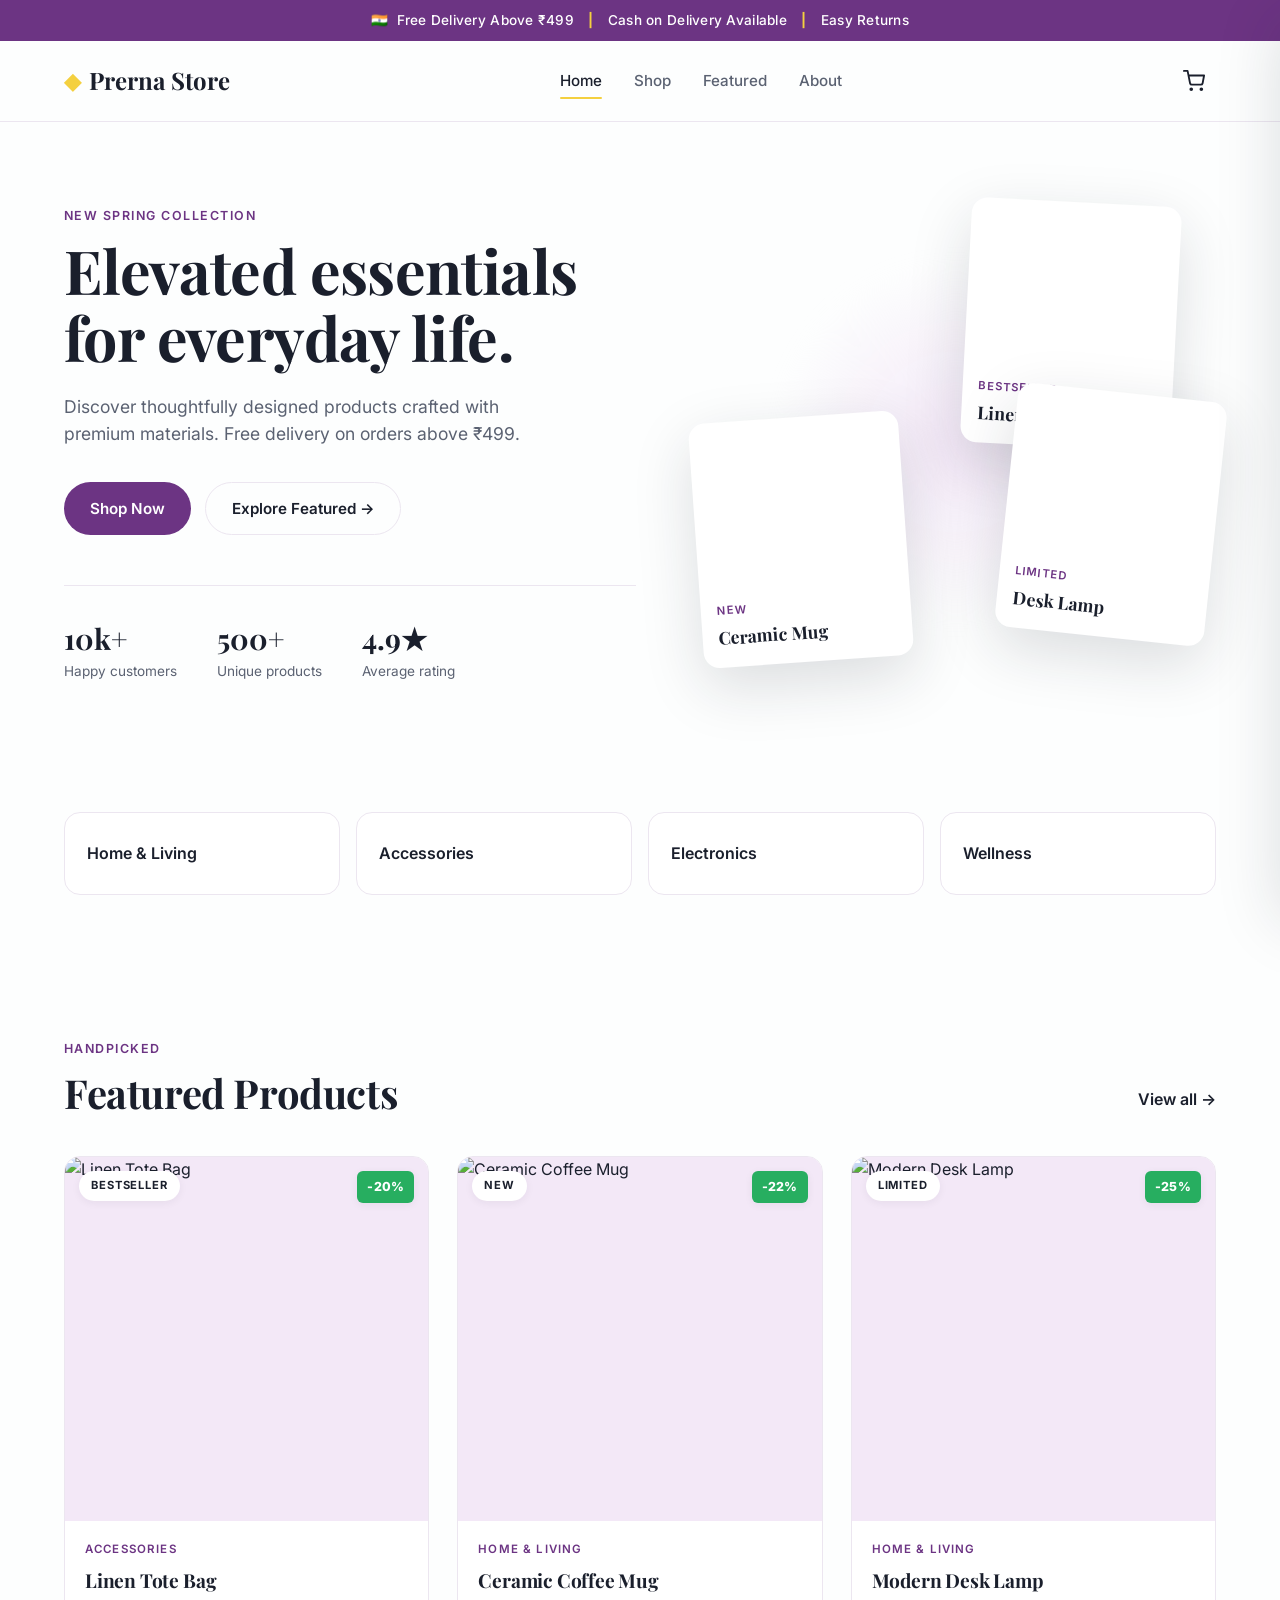
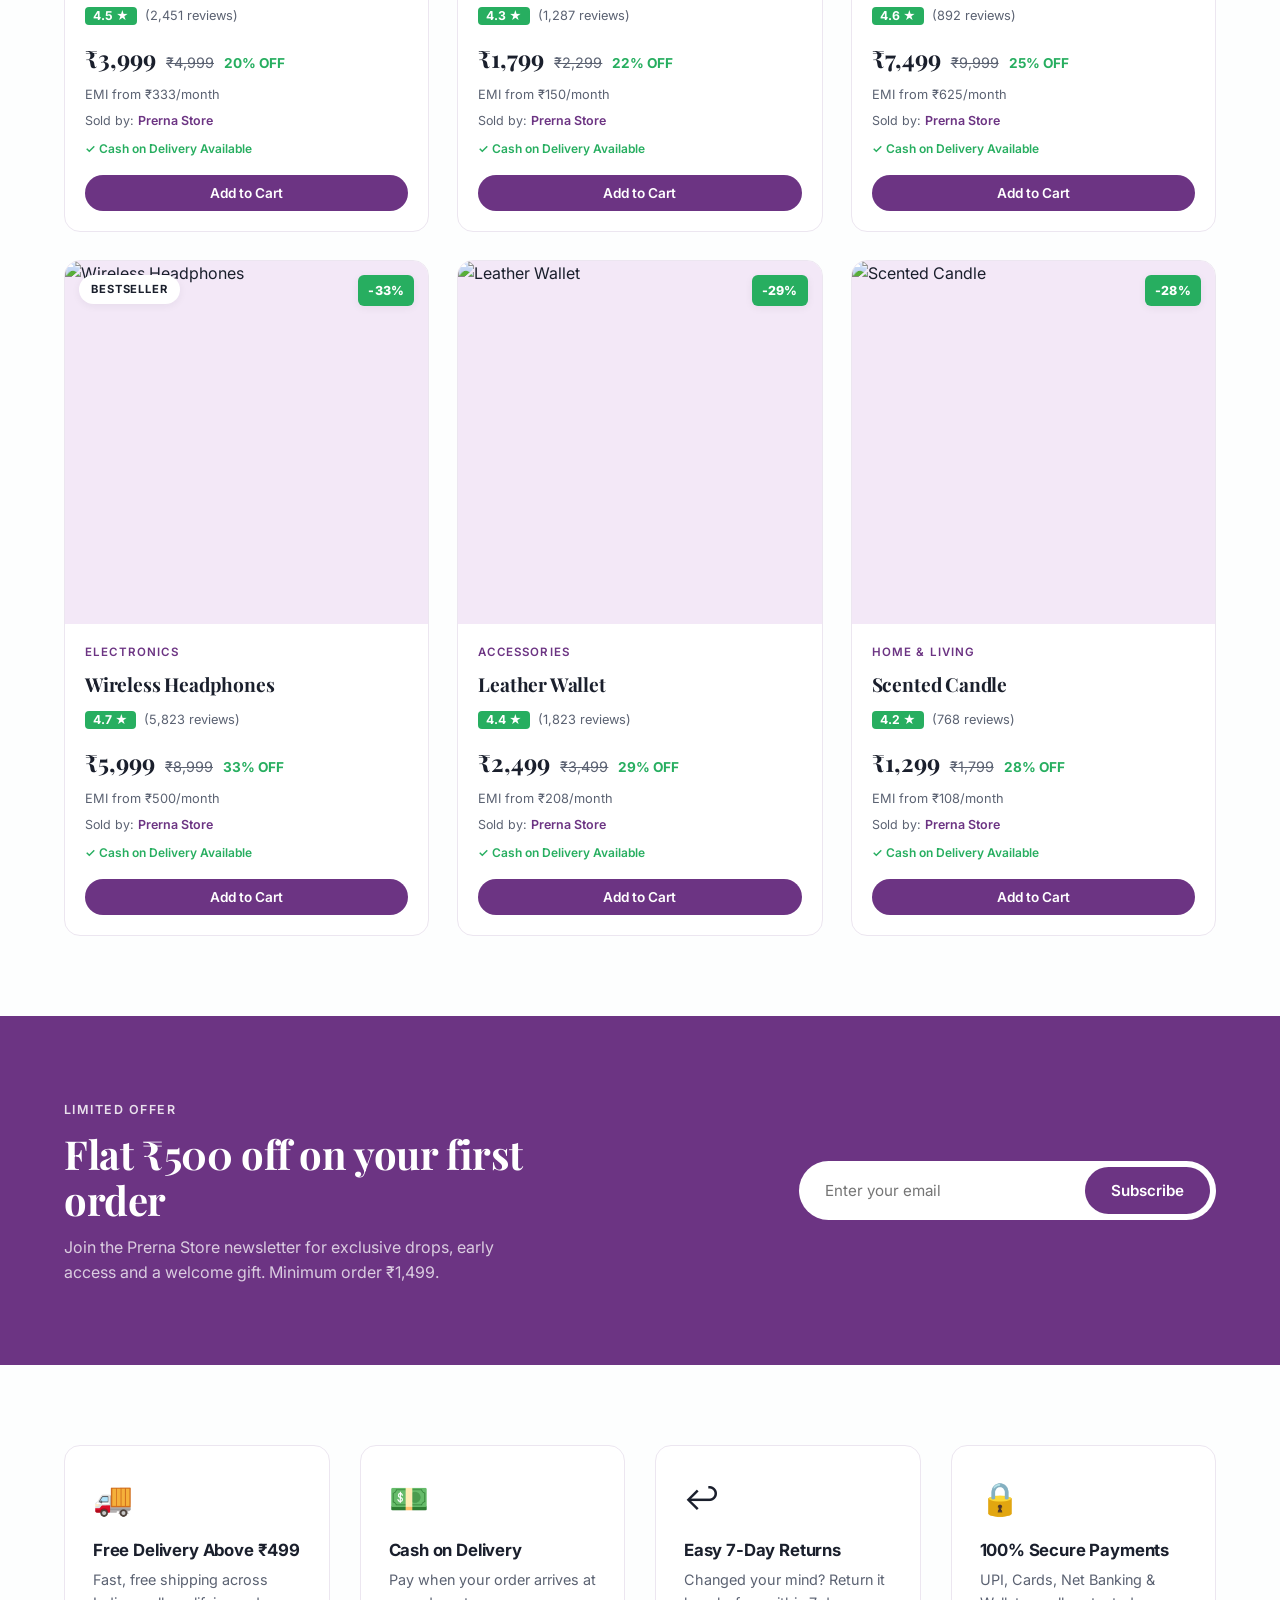
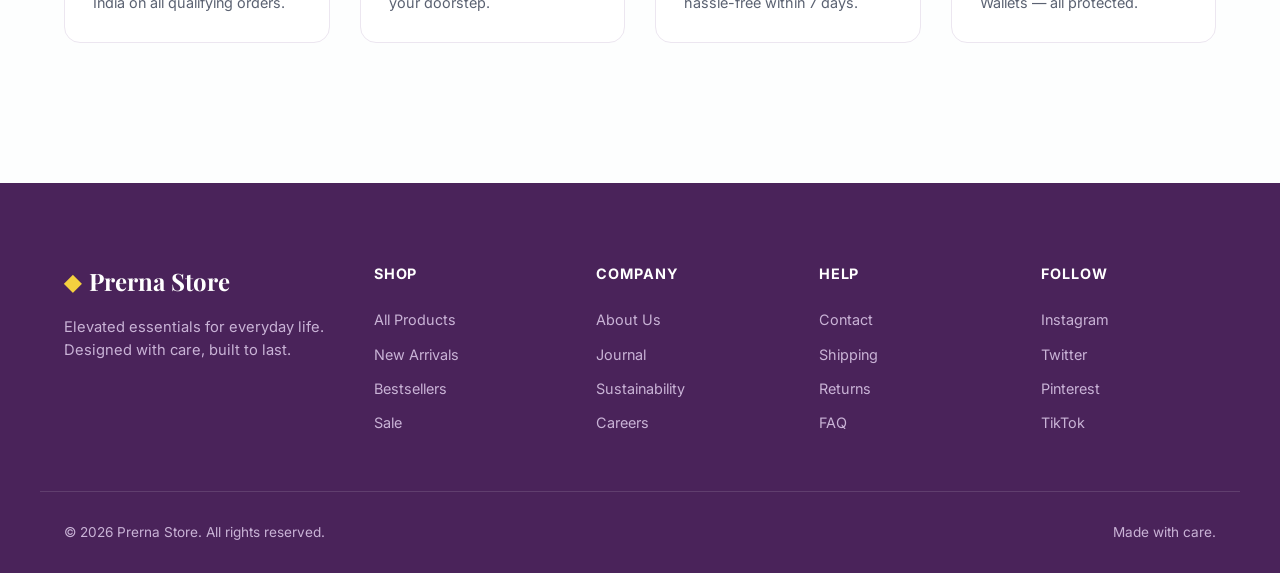
==== commit 575f8d16: "Replace product catalog with 10 products and specific Unsplash URLs Rewrite products.js with the 10 " ====
--- a/index.html
+++ b/index.html
@@ -3,9 +3,12 @@
 <head>
   <meta charset="UTF-8" />
   <meta name="viewport" content="width=device-width, initial-scale=1.0" />
+  <meta http-equiv="Cache-Control" content="no-cache, no-store, must-revalidate" />
+  <meta http-equiv="Pragma" content="no-cache" />
+  <meta http-equiv="Expires" content="0" />
   <title>Prerna Store — Modern Shop</title>
   <meta name="description" content="Prerna Store is a modern online shop for elevated everyday essentials." />
-  <link rel="stylesheet" href="css/style.css" />
+  <link rel="stylesheet" href="css/style.css?v=20260410" />
   <link rel="preconnect" href="https://fonts.googleapis.com" />
   <link rel="preconnect" href="https://fonts.gstatic.com" crossorigin />
   <link href="https://fonts.googleapis.com/css2?family=Inter:wght@400;500;600;700;800&family=Playfair+Display:wght@600;700&display=swap" rel="stylesheet" />
@@ -92,7 +95,7 @@
     <div class="container cat-grid">
       <a class="cat" href="shop.html"><span>Home & Living</span></a>
       <a class="cat" href="shop.html"><span>Accessories</span></a>
-      <a class="cat" href="shop.html"><span>Stationery</span></a>
+      <a class="cat" href="shop.html"><span>Electronics</span></a>
       <a class="cat" href="shop.html"><span>Wellness</span></a>
     </div>
   </section>
@@ -219,7 +222,7 @@
   <!-- Toast -->
   <div class="toast" id="toast"></div>
 
-  <script src="js/products.js"></script>
-  <script src="js/app.js"></script>
+  <script src="js/products.js?v=20260410"></script>
+  <script src="js/app.js?v=20260410"></script>
 </body>
 </html>
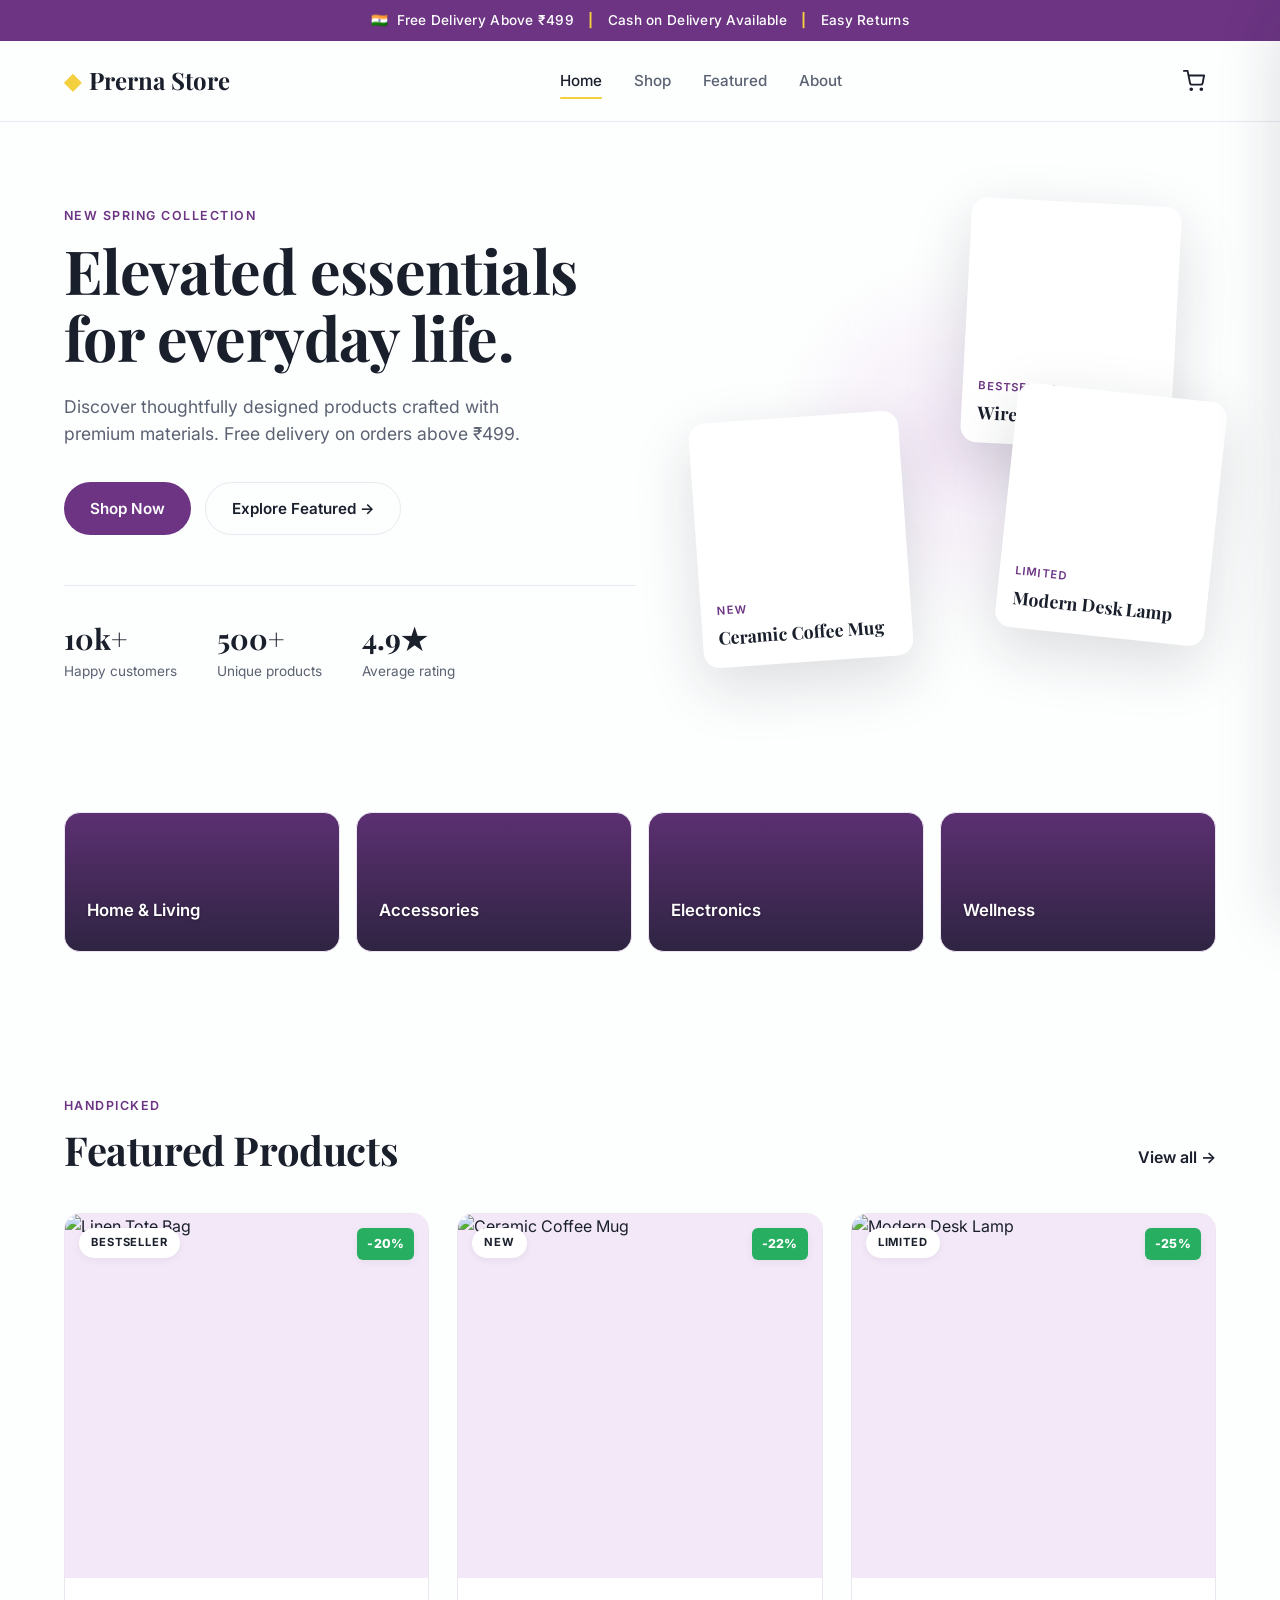
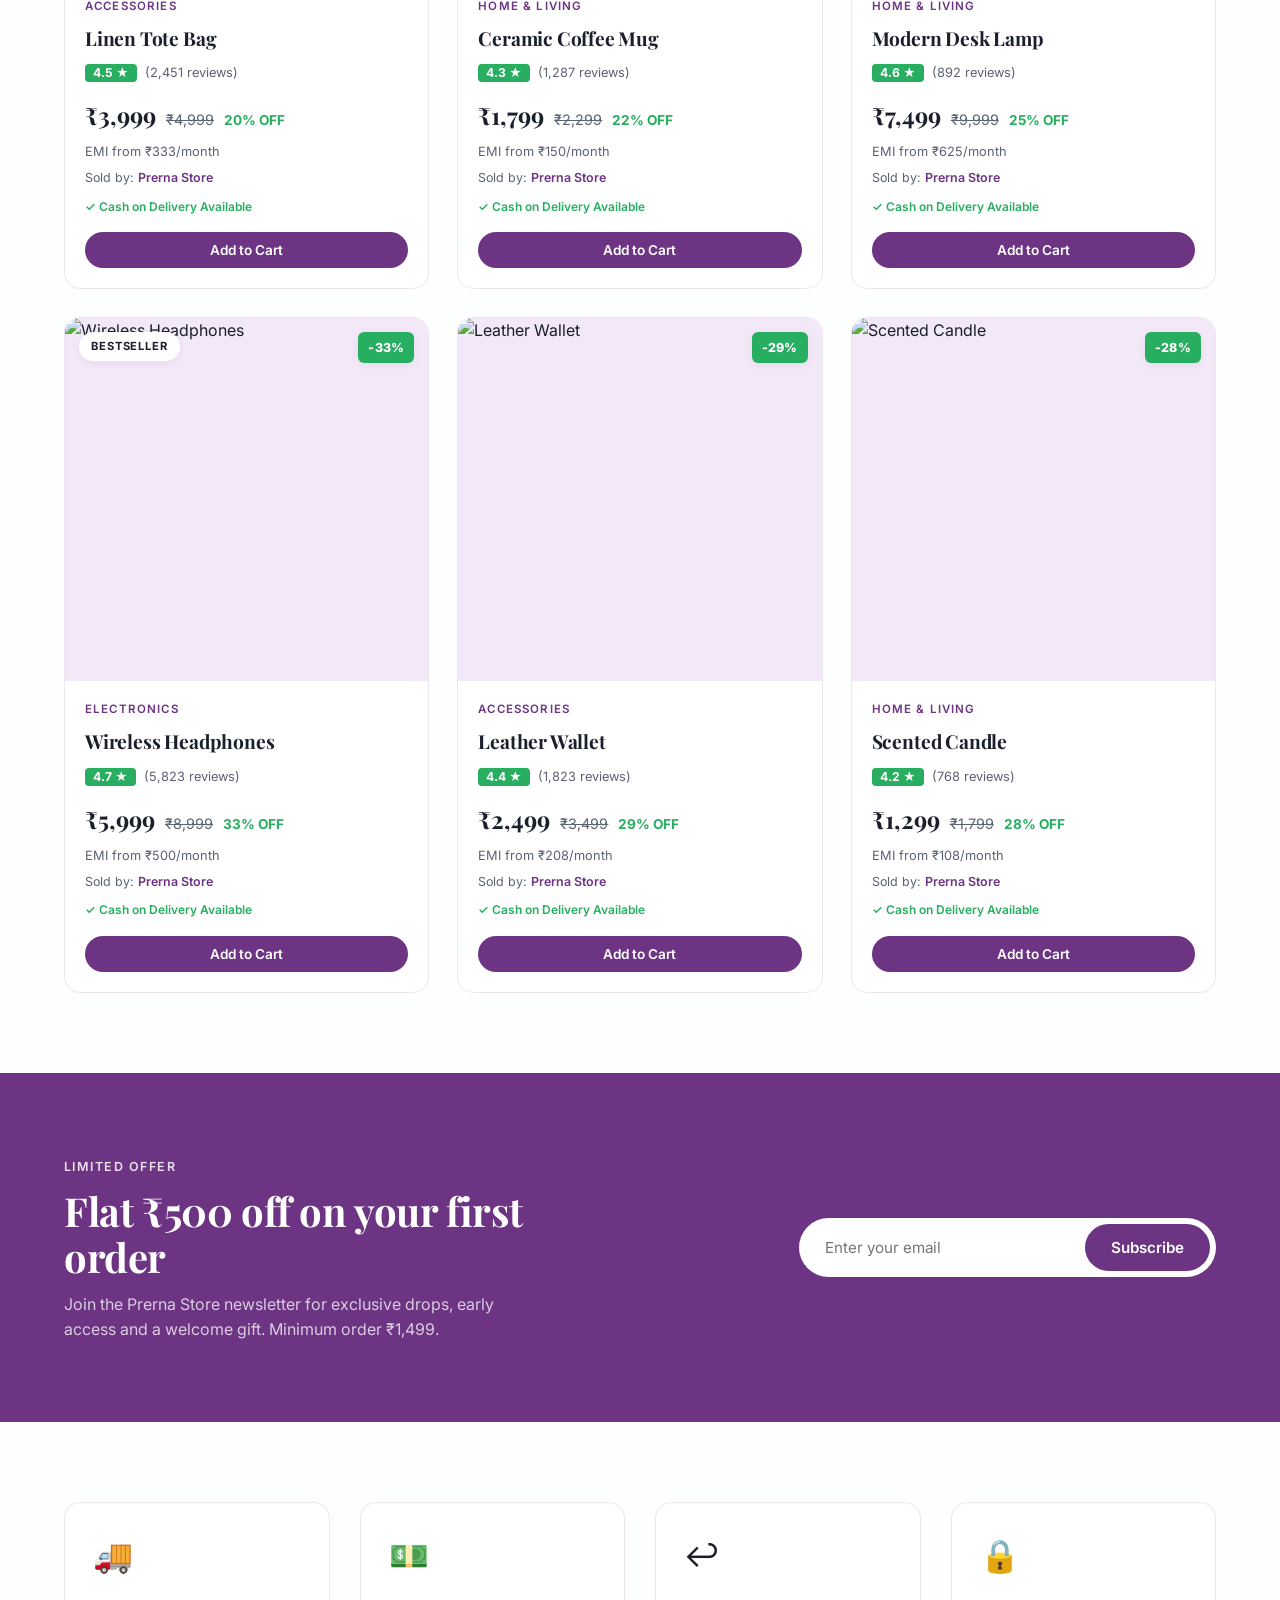
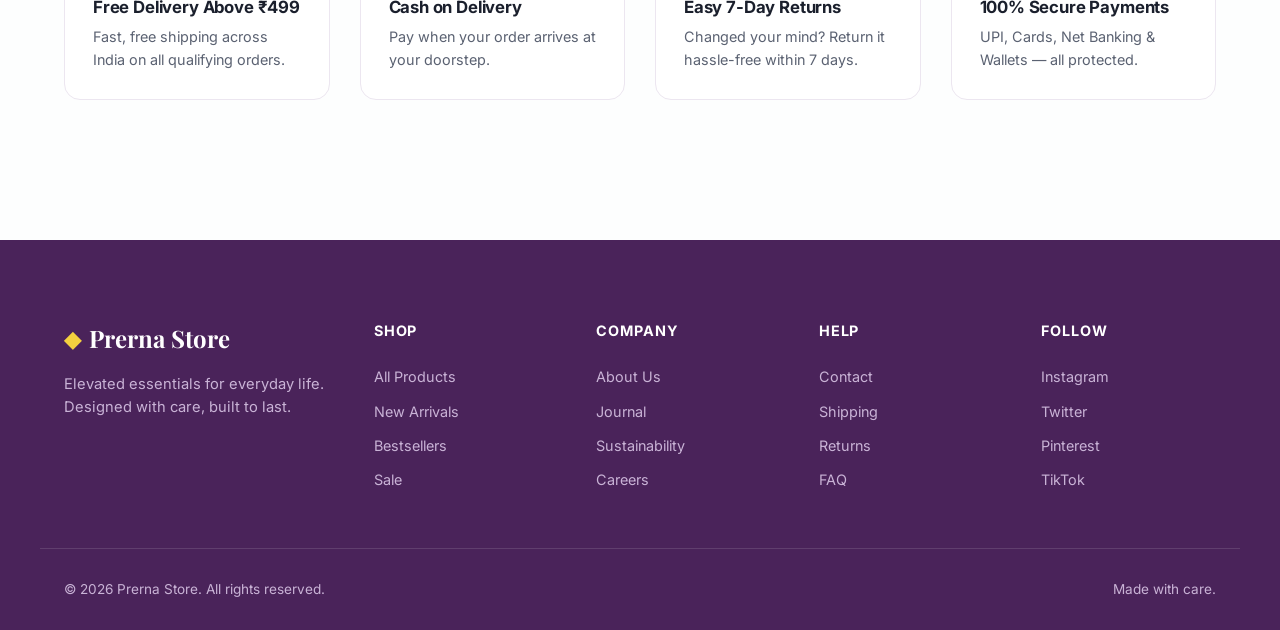
==== commit c510864b: "Fix hero cards, category tiles, and two product images - Hero floating cards now show Wireless Headp" ====
--- a/index.html
+++ b/index.html
@@ -75,16 +75,16 @@
       <div class="hero-art" aria-hidden="true">
         <div class="blob"></div>
         <div class="hero-card card-1">
-          <div class="hc-img" style="background-image: url('https://source.unsplash.com/400x400/?tote,bag'); background-size: cover; background-position: center;"></div>
-          <div class="hc-text"><span>Bestseller</span><strong>Linen Tote</strong></div>
+          <div class="hc-img" style="background-image: url('https://images.unsplash.com/photo-1505740420928-5e560c06d30e?w=400'); background-size: cover; background-position: center;"></div>
+          <div class="hc-text"><span>Bestseller</span><strong>Wireless Headphones</strong></div>
         </div>
         <div class="hero-card card-2">
-          <div class="hc-img" style="background-image: url('https://source.unsplash.com/400x400/?ceramic-mug,coffee'); background-size: cover; background-position: center;"></div>
-          <div class="hc-text"><span>New</span><strong>Ceramic Mug</strong></div>
+          <div class="hc-img" style="background-image: url('https://images.unsplash.com/photo-1514228742587-6b1558fcca3d?w=400'); background-size: cover; background-position: center;"></div>
+          <div class="hc-text"><span>New</span><strong>Ceramic Coffee Mug</strong></div>
         </div>
         <div class="hero-card card-3">
-          <div class="hc-img" style="background-image: url('https://source.unsplash.com/400x400/?desk-lamp,lamp'); background-size: cover; background-position: center;"></div>
-          <div class="hc-text"><span>Limited</span><strong>Desk Lamp</strong></div>
+          <div class="hc-img" style="background-image: url('https://images.unsplash.com/photo-1507473885765-e6ed057f782c?w=400'); background-size: cover; background-position: center;"></div>
+          <div class="hc-text"><span>Limited</span><strong>Modern Desk Lamp</strong></div>
         </div>
       </div>
     </div>
@@ -93,10 +93,10 @@
   <!-- Categories strip -->
   <section class="categories">
     <div class="container cat-grid">
-      <a class="cat" href="shop.html"><span>Home & Living</span></a>
-      <a class="cat" href="shop.html"><span>Accessories</span></a>
-      <a class="cat" href="shop.html"><span>Electronics</span></a>
-      <a class="cat" href="shop.html"><span>Wellness</span></a>
+      <a class="cat" href="shop.html" style="background-image: url('https://images.unsplash.com/photo-1484101403633-562f891dc89a?w=400');"><span>Home & Living</span></a>
+      <a class="cat" href="shop.html" style="background-image: url('https://images.unsplash.com/photo-1523779105320-d1cd346ff52b?w=400');"><span>Accessories</span></a>
+      <a class="cat" href="shop.html" style="background-image: url('https://images.unsplash.com/photo-1498049794561-7780e7231661?w=400');"><span>Electronics</span></a>
+      <a class="cat" href="shop.html" style="background-image: url('https://images.unsplash.com/photo-1544367567-0f2fcb009e0b?w=400');"><span>Wellness</span></a>
     </div>
   </section>
 
--- a/css/style.css
+++ b/css/style.css
@@ -308,31 +308,55 @@
   gap: 16px;
 }
 .cat {
-  background: var(--bg-alt);
+  background-color: var(--accent);
+  background-size: cover;
+  background-position: center;
   border: 1px solid var(--line);
   border-radius: var(--radius);
   padding: 28px 22px;
+  min-height: 140px;
   font-weight: 600;
   text-align: left;
   transition: transform .2s ease, border-color .2s ease, box-shadow .2s ease;
   position: relative;
   overflow: hidden;
+  display: flex;
+  align-items: flex-end;
+  color: #fff;
+}
+.cat::before {
+  content: "";
+  position: absolute;
+  inset: 0;
+  background: linear-gradient(180deg, rgba(26, 31, 44, 0.2) 0%, rgba(26, 31, 44, 0.75) 100%);
+  transition: background .2s ease;
+  z-index: 0;
+}
+.cat span {
+  position: relative;
+  z-index: 1;
+  font-size: 1.05rem;
+  text-shadow: 0 1px 3px rgba(0, 0, 0, 0.35);
 }
 .cat::after {
   content: "→";
   position: absolute;
   right: 22px;
-  top: 50%;
-  transform: translateY(-50%);
-  color: var(--accent);
+  bottom: 28px;
+  color: #fff;
   font-size: 1.2rem;
   opacity: 0;
+  z-index: 1;
+  text-shadow: 0 1px 3px rgba(0, 0, 0, 0.35);
   transition: opacity .2s ease, right .2s ease;
 }
 .cat:hover {
   transform: translateY(-4px);
   border-color: var(--accent);
   box-shadow: var(--shadow-md);
+}
+.cat:hover::before {
+  background: linear-gradient(180deg, rgba(108, 52, 131, 0.35) 0%, rgba(108, 52, 131, 0.8) 100%);
 }
 .cat:hover::after { opacity: 1; right: 16px; }
 
